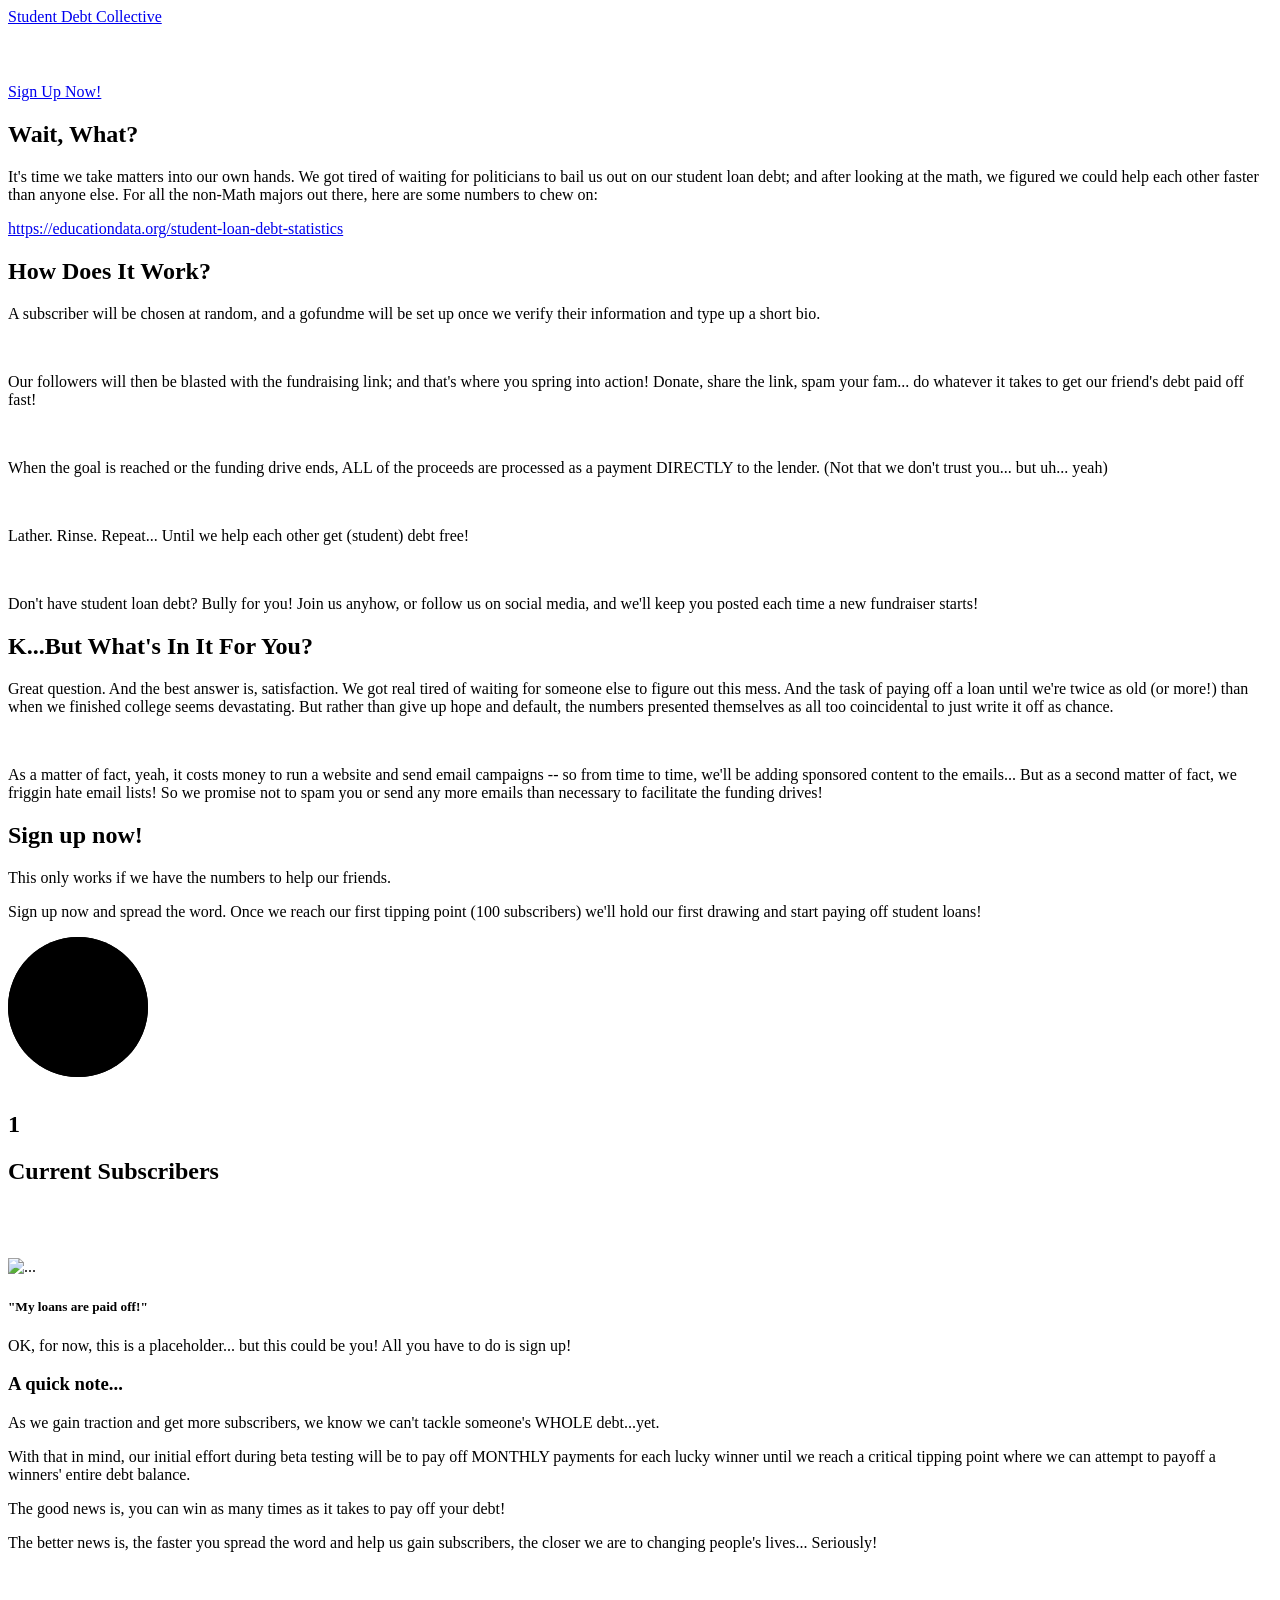
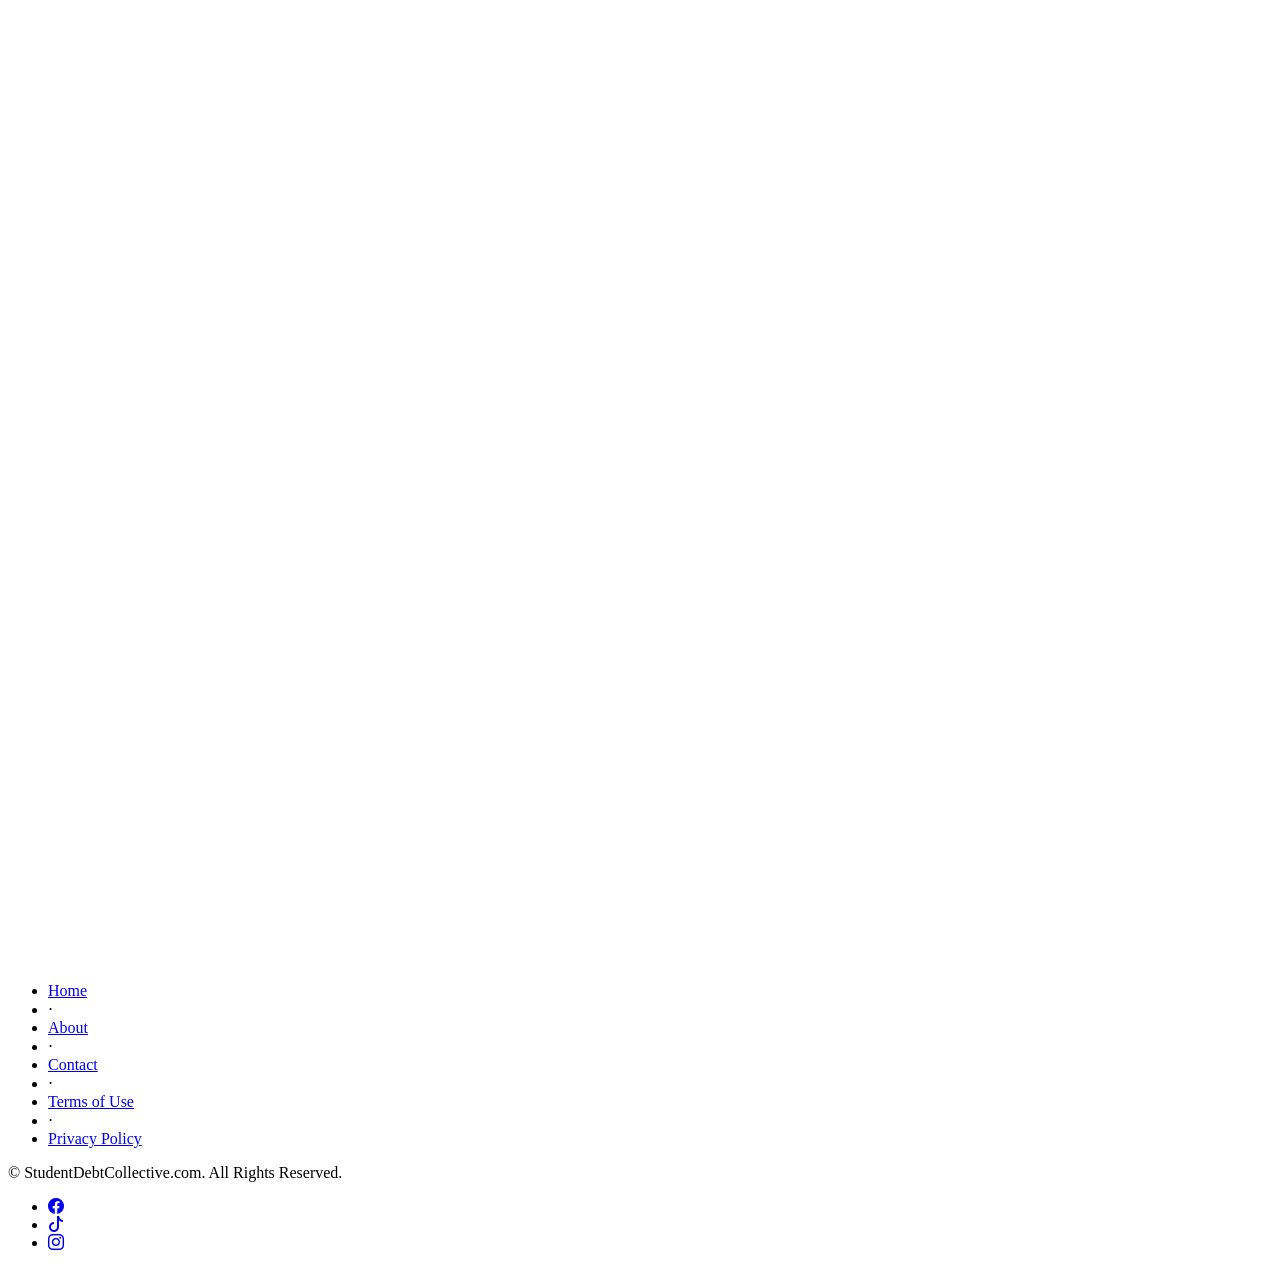
==== index.html @ 70cbea5b "Add files via upload" ====
<!DOCTYPE html>
<html lang="en">
    <head>
        <meta charset="utf-8" />
        <meta name="viewport" content="width=device-width, initial-scale=1, shrink-to-fit=no" />
        <meta name="description" content="" />
        <meta name="author" content="" />
        <title>Student Debt Collective</title>
        <!-- Favicon-->
        <link rel="icon" type="image/x-icon" href="assets/favicon.ico" />
        <!-- Bootstrap icons-->
        <link rel="stylesheet" href="https://cdn.jsdelivr.net/npm/bootstrap-icons@1.11.3/font/bootstrap-icons.min.css">
        <!-- Google fonts-->
        <link href="https://fonts.googleapis.com/css?family=Lato:300,400,700,300italic,400italic,700italic" rel="stylesheet" type="text/css" />
        <!-- Core theme CSS (includes Bootstrap)-->
        <link href="css/styles.css" rel="stylesheet" />
        <!-- Global site tag (gtag.js) - Google Analytics -->
        <script async src="https://www.googletagmanager.com/gtag/js?id=UA-217164909-1">
        </script>
        <script>
          window.dataLayer = window.dataLayer || [];
          function gtag(){dataLayer.push(arguments);}
          gtag('js', new Date());

          gtag('config', 'UA-217164909-1');
        </script>
    </head>
    <body>
        <!-- Navigation-->
        <nav class="navbar navbar-light bg-light static-top">
            <div class="container">
                <a class="navbar-brand" href="#!">Student Debt Collective
                </a>
            </div>
        </nav>
        <!-- Masthead-->
        <header class="masthead">
            <div class="container position-relative">
                <div class="row justify-content-center">
                    <div class="col-xl-6"></div><div class="col-xl-6">
                        <div class="text-center text-white">
                            <!-- Page heading-->
                            <h1 class="mb-5"></h1>
                            <!-- Signup form-->
                            <br/>
                            <br/>
                            <a class="btn btn-primary" href="#signup">Sign Up Now!</a>
                        </div>
                    </div>
                </div>
            </div>
        </header>
        <!-- Image Showcases-->
        <section class="showcase">
            <div class="container-fluid p-0">
                <div class="row g-0">
                    <div class="col-lg-6 order-lg-2 text-white showcase-img" style="background-image: url('assets/img/bg-showcase-1.jpg')"></div>
                    
                    <div class="col-lg-6 order-lg-1 my-auto showcase-text">
                        <h2>Wait, What?</h2>
                        <p class="lead mb-0">It's time we take matters into our own hands. We got tired of waiting for politicians to bail us out on our student loan debt; 
                            and after looking at the math, we figured we could help each other faster than anyone else. For all the non-Math majors out there, here are some 
                            numbers to chew on: </p>
                            <a href="https://educationdata.org/student-loan-debt-statistics">https://educationdata.org/student-loan-debt-statistics</a>
                    </div>
                    
                </div>
                <div class="row g-0">
                    <div class="col-lg-6 text-white showcase-img" style="background-image: url('assets/img/neteffects.gif')">
                    </div>
                    
                    
                    <div class="col-lg-6 my-auto showcase-text">
                        <h2>How Does It Work?</h2>
                        <p class="lead mb-0">A subscriber will be chosen at random, and a gofundme will be set up once we verify their information and 
                            type up a short bio.</p>
                        <br>
                        <p class="lead mb-0">Our followers will then be blasted with the fundraising link; and that's where you spring into action! 
                            Donate, share the link, spam your fam... do whatever it takes to get our friend's debt paid off fast!</p>
                        <br>
                        <p class="lead mb-0">When the goal is reached or the funding drive ends, ALL of the proceeds are processed as a 
                            payment DIRECTLY to the lender. (Not that we don't trust you... but uh... yeah)</p>
                        <br>
                        <p class="lead mb-0">Lather. Rinse. Repeat... Until we help each other get (student) debt free!</p>
                        <br>
                        <p class="lead mb-0">Don't have student loan debt? Bully for you! Join us anyhow, or follow us on social media, and we'll keep you 
                            posted each time a new fundraiser starts!
                        </p>
                        </div>
                </div>
                <div class="row g-0">
                    <div class="col-lg-6 order-lg-2 text-white showcase-img" style="background-image: url('assets/img/StudentDebt_blue.jpg')"></div>
                    <div class="col-lg-6 order-lg-1 my-auto showcase-text">
                        <h2>K...But What's In It For You?</h2>
                        <p class="lead mb-0">Great question. And the best answer is, satisfaction. We got real tired of waiting for someone else to figure out this mess. And the task of paying off a loan until we're
                            twice as old (or more!) than when we finished college seems devastating. But rather than give up hope and default, the numbers presented themselves as all too coincidental to just write it
                            off as chance.
                        </p>
                        <br>
                        <p class="lead mb-0">As a matter of fact, yeah, it costs money to run a website and send email campaigns -- so from time to time, we'll be adding sponsored content to the emails... But as a second
                            matter of fact, we friggin hate email lists! So we promise not to spam you or send any more emails than necessary to facilitate the funding drives!
                        </p>
                    </div>
                </div>
            </div>
        </section>
        <!-- Testimonials-->
        <section class="testimonials text-center bg-light" id="drive">
            <div class="container">
                <h2 class="mb-5"></h2></h2>
                <div class="row">
                    <div class="col-lg-12">
                        <h2>Sign up now!</h2>
                        <p>This only works if we have the numbers to help our friends. </p>
                        <p>Sign up now and spread the word. Once we reach our first tipping point (100 subscribers) we'll hold our first drawing and start paying off student loans!</p>
                        <div class="box">
                            <div class="percent">
                              <svg>
                                <circle cx="70" cy="70" r="70"></circle>
                                <circle cx="70" cy="70" r="70"></circle>
                              </svg>
                              <div class="num">
                                <h2 id="numSubs">1<span></span></h2>
                              </div>
                            </div>
                            <h2 class="text">Current Subscribers</h2>
                        </div>
                    </div>
                    <!--
                    <div class="col-lg-4">
                        <div class="testimonial-item mx-auto mb-5 mb-lg-0">
                            <img class="img-fluid rounded-circle mb-3" src="assets/img/testimonials-1.jpg" alt="..." />
                            <h5>Margaret E.</h5>
                            <p class="font-weight-light mb-0">"This is fantastic! Thanks so much guys!"</p>
                        </div>
                    </div>
                    <div class="col-lg-4">
                        <div class="testimonial-item mx-auto mb-5 mb-lg-0">
                            <img class="img-fluid rounded-circle mb-3" src="assets/img/testimonials-2.jpg" alt="..." />
                            <h5>Fred S.</h5>
                            <p class="font-weight-light mb-0">"Bootstrap is amazing. I've been using it to create lots of super nice landing pages."</p>
                        </div>
                    </div>
                    <div class="col-lg-4">
                        <div class="testimonial-item mx-auto mb-5 mb-lg-0">
                            <img class="img-fluid rounded-circle mb-3" src="assets/img/testimonials-3.jpg" alt="..." />
                            <h5>Sarah W.</h5>
                            <p class="font-weight-light mb-0">"Thanks so much for making these free resources available to us!"</p>
                        </div>
                    </div>
                    -->
                    <div class="col-lg-4">
                        <div class="testimonial-item mx-auto mb-5 mb-lg-0">
                            <br><br>
                        </div>
                    </div>
                    <div class="col-lg-4">
                        &nbsp;<br>
                        <div class="testimonial-item mx-auto mb-5 mb-lg-0">
                            <img class="img-fluid rounded-circle mb-3" src="assets/img/testimonials-1.jpg" alt="..." />
                            <h5>"My loans are paid off!"</h5>
                            <p class="font-weight-light mb-0">OK, for now, this is a placeholder... but this could be you! All you have to do is sign up!</p>
                        </div>
                    </div>
                    <div class="col-lg-4">
                        <div class="testimonial-item mx-auto mb-5 mb-lg-0">
                            
                        </div>
                    </div>
                </div>
            </div>
        </section>
        <!-- Call to Action-->
        <section class="call-to-action text-center" id="signup">
            <div class="container position-relative">
                <div class="row justify-content-center">
                    <div class="col-xl-6">
                        <h3>A quick note...</h3>
                        <p>As we gain traction and get more subscribers, we know we can't tackle someone's WHOLE debt...yet.</p>
                        <p>With that in mind, our initial effort during beta testing will be to pay off MONTHLY payments for each lucky winner
                            until we reach a critical tipping point where we can attempt to payoff a winners' entire debt balance.</p>
                        <p>The good news is, you can win as many times as it takes to pay off your debt!</p>
                        <p>The better news is, the faster you spread the word and help us gain subscribers, the closer we are to changing people's lives... Seriously!</p>
                    </div>
                </div>
                <div class="row">
                    <div class="col-xl-12" style="margin:auto;">
                        <iframe src="https://docs.google.com/forms/d/e/1FAIpQLSelesh_c5aqNlVv7CMnxNd8inYVdATaaXwgeIbEbpiSt0Et4Q/viewform?embedded=true" width="640" height="994" frameborder="0" marginheight="0" marginwidth="0">Loading…</iframe>
                    </div>
                </div>
            </div>
            
        </section>
        <!-- Footer-->
        <footer class="footer bg-light">
            <div class="container">
                <div class="row">
                    <div class="col-lg-6 h-100 text-center text-lg-start my-auto">
                        <ul class="list-inline mb-2">
                            <li class="list-inline-item"><a href="index.html">Home</a></li>
                            <li class="list-inline-item">⋅</li>
                            <li class="list-inline-item"><a href="about.html">About</a></li>
                            <li class="list-inline-item">⋅</li>
                            <li class="list-inline-item"><a href="contact.html">Contact</a></li>
                            <li class="list-inline-item">⋅</li>
                            <li class="list-inline-item"><a href="TandC.html">Terms of Use</a></li>
                            <li class="list-inline-item">⋅</li>
                            <li class="list-inline-item"><a href="privacypolicy.html">Privacy Policy</a></li>
                        </ul>
                        <p class="text-muted small mb-4 mb-lg-0">&copy; StudentDebtCollective.com. All Rights Reserved.</p>
                    </div>
                    <div class="col-lg-6 h-100 text-center text-lg-end my-auto">
                        <ul class="list-inline mb-0">
                            <li class="list-inline-item me-4">
                                <a href="https://www.facebook.com/Fckstudentloanscom-109881688240282" target="_blank"><i class="bi-facebook fs-3"></i></a>
                            </li>
                            <li class="list-inline-item me-4">
                                <a href="https://www.tiktok.com/@student.debt.coll" target="_blank"><i class="bi-tiktok fs-3"></i></a>
                            </li>
                            <li class="list-inline-item">
                                <a href="https://www.instagram.com/studentdebtcollective/" target="_blank"><i class="bi-instagram fs-3"></i></a>
                            </li>
                        </ul>
                    </div>
                </div>
            </div>
        </footer>
        <!-- Bootstrap core JS-->
        <script src="https://cdn.jsdelivr.net/npm/bootstrap@5.1.3/dist/js/bootstrap.bundle.min.js"></script>
        <!-- Core theme JS-->
        <script src="js/scripts.js"></script>
        <!-- Begin Constant Contact Active Forms -->
        <script> var _ctct_m = "e35d3a3bcc4a2d551683b223c7f0c29c"; </script>
        <script id="signupScript" src="https://static.ctctcdn.com/js/signup-form-widget/current/signup-form-widget.min.js" async defer></script>
        <!-- End Constant Contact Active Forms -->
    </body>
</html>
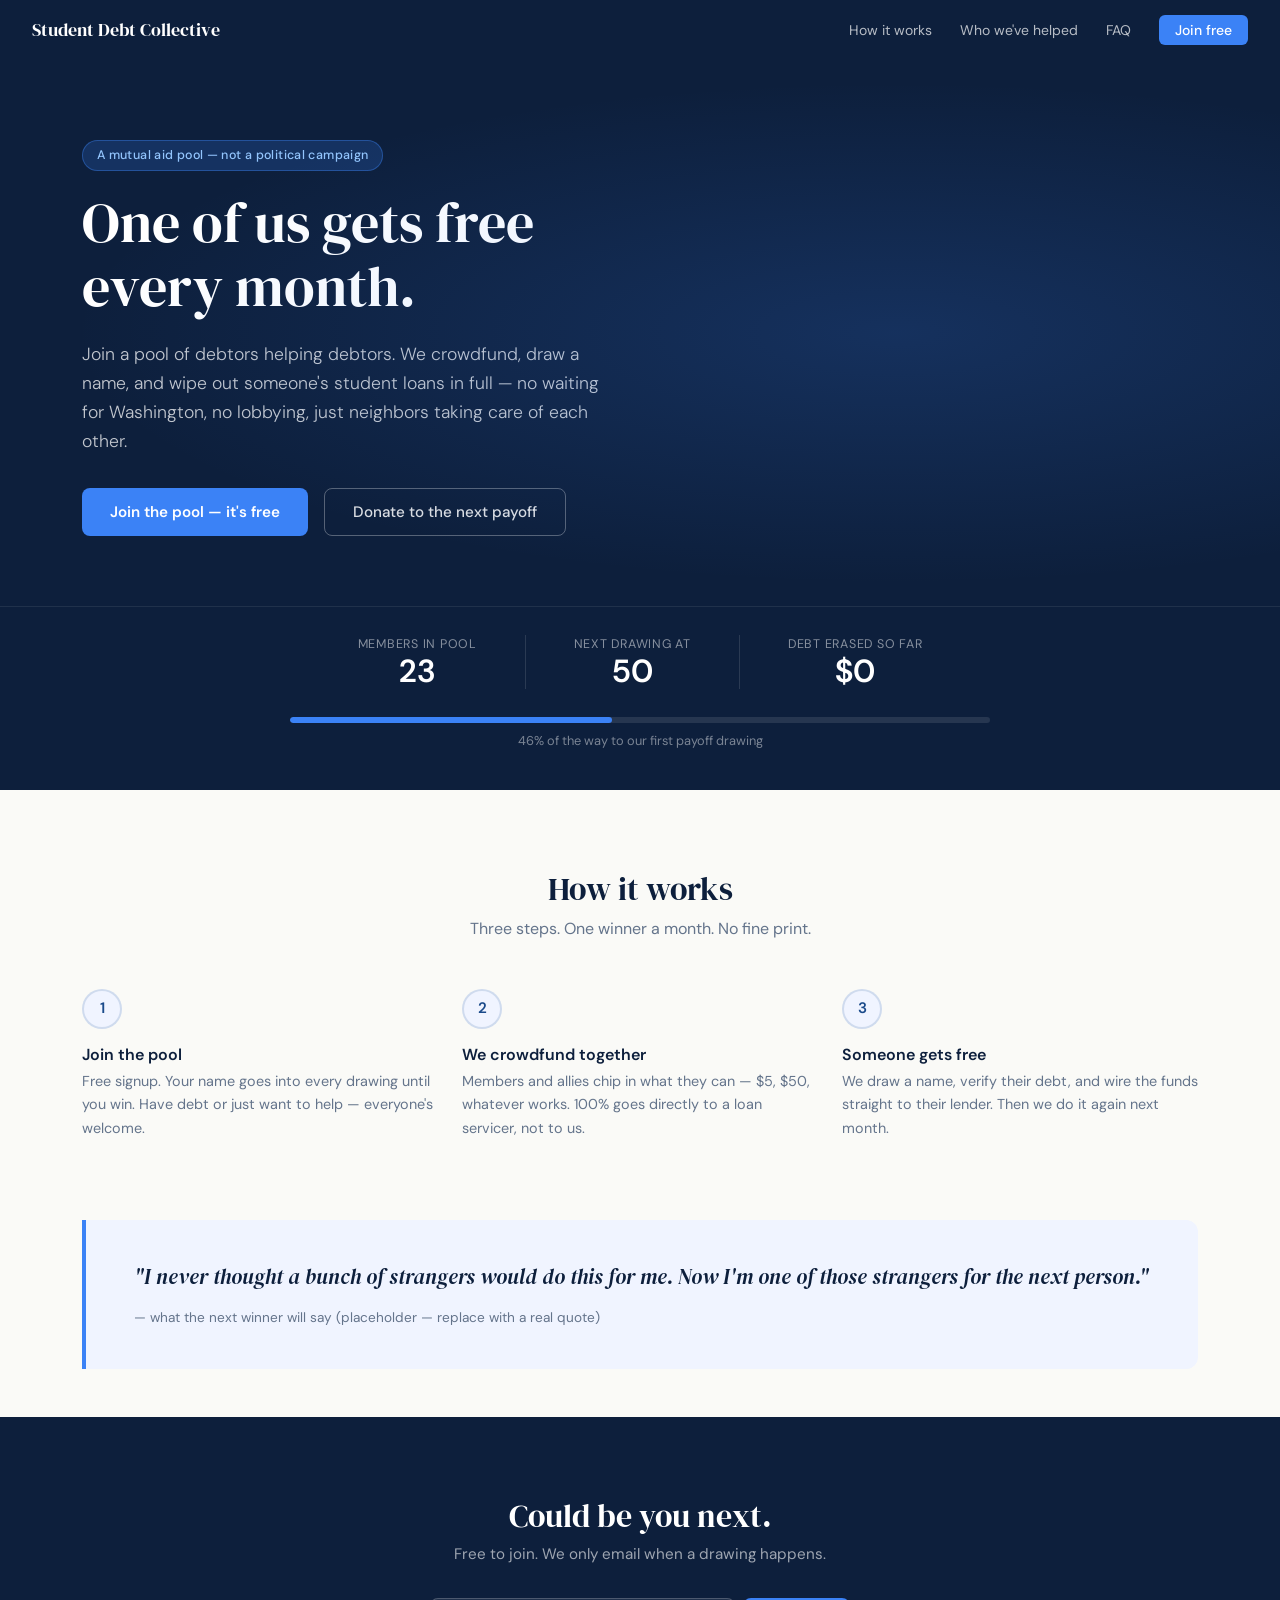
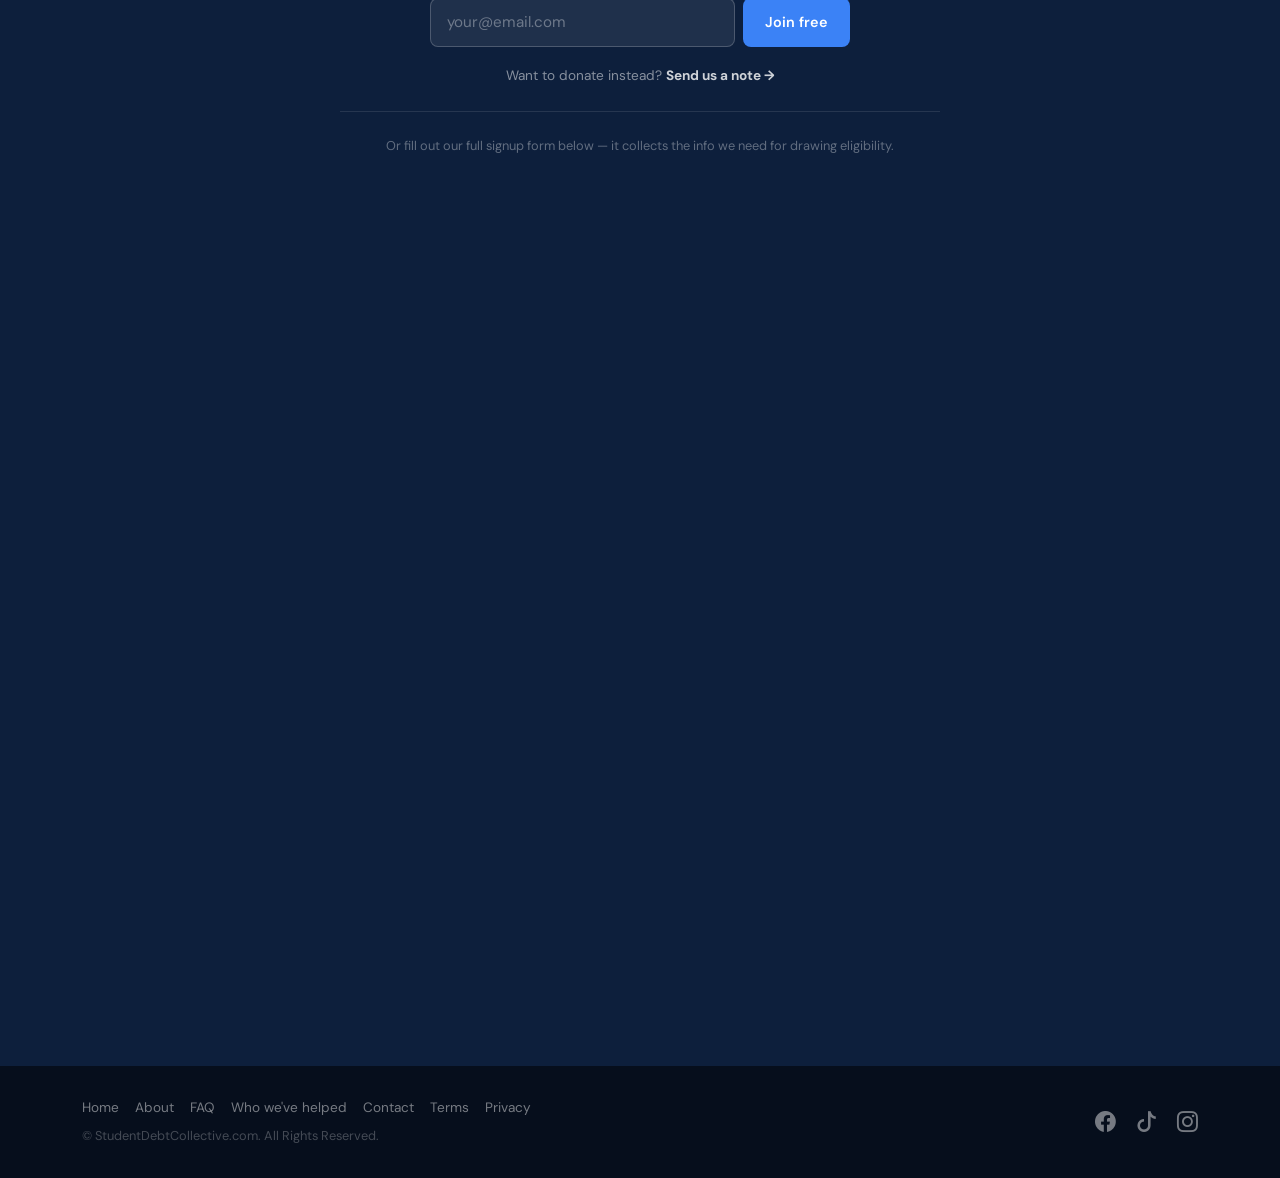
==== commit 9d936b9b: "Add files via upload" ====
--- a/index.html
+++ b/index.html
@@ -1,237 +1,230 @@
 <!DOCTYPE html>
 <html lang="en">
-    <head>
-        <meta charset="utf-8" />
-        <meta name="viewport" content="width=device-width, initial-scale=1, shrink-to-fit=no" />
-        <meta name="description" content="" />
-        <meta name="author" content="" />
-        <title>Student Debt Collective</title>
-        <!-- Favicon-->
-        <link rel="icon" type="image/x-icon" href="assets/favicon.ico" />
-        <!-- Bootstrap icons-->
-        <link rel="stylesheet" href="https://cdn.jsdelivr.net/npm/bootstrap-icons@1.11.3/font/bootstrap-icons.min.css">
-        <!-- Google fonts-->
-        <link href="https://fonts.googleapis.com/css?family=Lato:300,400,700,300italic,400italic,700italic" rel="stylesheet" type="text/css" />
-        <!-- Core theme CSS (includes Bootstrap)-->
-        <link href="css/styles.css" rel="stylesheet" />
-        <!-- Global site tag (gtag.js) - Google Analytics -->
-        <script async src="https://www.googletagmanager.com/gtag/js?id=UA-217164909-1">
-        </script>
-        <script>
-          window.dataLayer = window.dataLayer || [];
-          function gtag(){dataLayer.push(arguments);}
-          gtag('js', new Date());
-
-          gtag('config', 'UA-217164909-1');
-        </script>
-    </head>
-    <body>
-        <!-- Navigation-->
-        <nav class="navbar navbar-light bg-light static-top">
-            <div class="container">
-                <a class="navbar-brand" href="#!">Student Debt Collective
-                </a>
-            </div>
-        </nav>
-        <!-- Masthead-->
-        <header class="masthead">
-            <div class="container position-relative">
-                <div class="row justify-content-center">
-                    <div class="col-xl-6"></div><div class="col-xl-6">
-                        <div class="text-center text-white">
-                            <!-- Page heading-->
-                            <h1 class="mb-5"></h1>
-                            <!-- Signup form-->
-                            <br/>
-                            <br/>
-                            <a class="btn btn-primary" href="#signup">Sign Up Now!</a>
-                        </div>
-                    </div>
-                </div>
-            </div>
-        </header>
-        <!-- Image Showcases-->
-        <section class="showcase">
-            <div class="container-fluid p-0">
-                <div class="row g-0">
-                    <div class="col-lg-6 order-lg-2 text-white showcase-img" style="background-image: url('assets/img/bg-showcase-1.jpg')"></div>
-                    
-                    <div class="col-lg-6 order-lg-1 my-auto showcase-text">
-                        <h2>Wait, What?</h2>
-                        <p class="lead mb-0">It's time we take matters into our own hands. We got tired of waiting for politicians to bail us out on our student loan debt; 
-                            and after looking at the math, we figured we could help each other faster than anyone else. For all the non-Math majors out there, here are some 
-                            numbers to chew on: </p>
-                            <a href="https://educationdata.org/student-loan-debt-statistics">https://educationdata.org/student-loan-debt-statistics</a>
-                    </div>
-                    
-                </div>
-                <div class="row g-0">
-                    <div class="col-lg-6 text-white showcase-img" style="background-image: url('assets/img/neteffects.gif')">
-                    </div>
-                    
-                    
-                    <div class="col-lg-6 my-auto showcase-text">
-                        <h2>How Does It Work?</h2>
-                        <p class="lead mb-0">A subscriber will be chosen at random, and a gofundme will be set up once we verify their information and 
-                            type up a short bio.</p>
-                        <br>
-                        <p class="lead mb-0">Our followers will then be blasted with the fundraising link; and that's where you spring into action! 
-                            Donate, share the link, spam your fam... do whatever it takes to get our friend's debt paid off fast!</p>
-                        <br>
-                        <p class="lead mb-0">When the goal is reached or the funding drive ends, ALL of the proceeds are processed as a 
-                            payment DIRECTLY to the lender. (Not that we don't trust you... but uh... yeah)</p>
-                        <br>
-                        <p class="lead mb-0">Lather. Rinse. Repeat... Until we help each other get (student) debt free!</p>
-                        <br>
-                        <p class="lead mb-0">Don't have student loan debt? Bully for you! Join us anyhow, or follow us on social media, and we'll keep you 
-                            posted each time a new fundraiser starts!
-                        </p>
-                        </div>
-                </div>
-                <div class="row g-0">
-                    <div class="col-lg-6 order-lg-2 text-white showcase-img" style="background-image: url('assets/img/StudentDebt_blue.jpg')"></div>
-                    <div class="col-lg-6 order-lg-1 my-auto showcase-text">
-                        <h2>K...But What's In It For You?</h2>
-                        <p class="lead mb-0">Great question. And the best answer is, satisfaction. We got real tired of waiting for someone else to figure out this mess. And the task of paying off a loan until we're
-                            twice as old (or more!) than when we finished college seems devastating. But rather than give up hope and default, the numbers presented themselves as all too coincidental to just write it
-                            off as chance.
-                        </p>
-                        <br>
-                        <p class="lead mb-0">As a matter of fact, yeah, it costs money to run a website and send email campaigns -- so from time to time, we'll be adding sponsored content to the emails... But as a second
-                            matter of fact, we friggin hate email lists! So we promise not to spam you or send any more emails than necessary to facilitate the funding drives!
-                        </p>
-                    </div>
-                </div>
-            </div>
-        </section>
-        <!-- Testimonials-->
-        <section class="testimonials text-center bg-light" id="drive">
-            <div class="container">
-                <h2 class="mb-5"></h2></h2>
-                <div class="row">
-                    <div class="col-lg-12">
-                        <h2>Sign up now!</h2>
-                        <p>This only works if we have the numbers to help our friends. </p>
-                        <p>Sign up now and spread the word. Once we reach our first tipping point (100 subscribers) we'll hold our first drawing and start paying off student loans!</p>
-                        <div class="box">
-                            <div class="percent">
-                              <svg>
-                                <circle cx="70" cy="70" r="70"></circle>
-                                <circle cx="70" cy="70" r="70"></circle>
-                              </svg>
-                              <div class="num">
-                                <h2 id="numSubs">1<span></span></h2>
-                              </div>
-                            </div>
-                            <h2 class="text">Current Subscribers</h2>
-                        </div>
-                    </div>
-                    <!--
-                    <div class="col-lg-4">
-                        <div class="testimonial-item mx-auto mb-5 mb-lg-0">
-                            <img class="img-fluid rounded-circle mb-3" src="assets/img/testimonials-1.jpg" alt="..." />
-                            <h5>Margaret E.</h5>
-                            <p class="font-weight-light mb-0">"This is fantastic! Thanks so much guys!"</p>
-                        </div>
-                    </div>
-                    <div class="col-lg-4">
-                        <div class="testimonial-item mx-auto mb-5 mb-lg-0">
-                            <img class="img-fluid rounded-circle mb-3" src="assets/img/testimonials-2.jpg" alt="..." />
-                            <h5>Fred S.</h5>
-                            <p class="font-weight-light mb-0">"Bootstrap is amazing. I've been using it to create lots of super nice landing pages."</p>
-                        </div>
-                    </div>
-                    <div class="col-lg-4">
-                        <div class="testimonial-item mx-auto mb-5 mb-lg-0">
-                            <img class="img-fluid rounded-circle mb-3" src="assets/img/testimonials-3.jpg" alt="..." />
-                            <h5>Sarah W.</h5>
-                            <p class="font-weight-light mb-0">"Thanks so much for making these free resources available to us!"</p>
-                        </div>
-                    </div>
-                    -->
-                    <div class="col-lg-4">
-                        <div class="testimonial-item mx-auto mb-5 mb-lg-0">
-                            <br><br>
-                        </div>
-                    </div>
-                    <div class="col-lg-4">
-                        &nbsp;<br>
-                        <div class="testimonial-item mx-auto mb-5 mb-lg-0">
-                            <img class="img-fluid rounded-circle mb-3" src="assets/img/testimonials-1.jpg" alt="..." />
-                            <h5>"My loans are paid off!"</h5>
-                            <p class="font-weight-light mb-0">OK, for now, this is a placeholder... but this could be you! All you have to do is sign up!</p>
-                        </div>
-                    </div>
-                    <div class="col-lg-4">
-                        <div class="testimonial-item mx-auto mb-5 mb-lg-0">
-                            
-                        </div>
-                    </div>
-                </div>
-            </div>
-        </section>
-        <!-- Call to Action-->
-        <section class="call-to-action text-center" id="signup">
-            <div class="container position-relative">
-                <div class="row justify-content-center">
-                    <div class="col-xl-6">
-                        <h3>A quick note...</h3>
-                        <p>As we gain traction and get more subscribers, we know we can't tackle someone's WHOLE debt...yet.</p>
-                        <p>With that in mind, our initial effort during beta testing will be to pay off MONTHLY payments for each lucky winner
-                            until we reach a critical tipping point where we can attempt to payoff a winners' entire debt balance.</p>
-                        <p>The good news is, you can win as many times as it takes to pay off your debt!</p>
-                        <p>The better news is, the faster you spread the word and help us gain subscribers, the closer we are to changing people's lives... Seriously!</p>
-                    </div>
-                </div>
-                <div class="row">
-                    <div class="col-xl-12" style="margin:auto;">
-                        <iframe src="https://docs.google.com/forms/d/e/1FAIpQLSelesh_c5aqNlVv7CMnxNd8inYVdATaaXwgeIbEbpiSt0Et4Q/viewform?embedded=true" width="640" height="994" frameborder="0" marginheight="0" marginwidth="0">Loading…</iframe>
-                    </div>
-                </div>
-            </div>
-            
-        </section>
-        <!-- Footer-->
-        <footer class="footer bg-light">
-            <div class="container">
-                <div class="row">
-                    <div class="col-lg-6 h-100 text-center text-lg-start my-auto">
-                        <ul class="list-inline mb-2">
-                            <li class="list-inline-item"><a href="index.html">Home</a></li>
-                            <li class="list-inline-item">⋅</li>
-                            <li class="list-inline-item"><a href="about.html">About</a></li>
-                            <li class="list-inline-item">⋅</li>
-                            <li class="list-inline-item"><a href="contact.html">Contact</a></li>
-                            <li class="list-inline-item">⋅</li>
-                            <li class="list-inline-item"><a href="TandC.html">Terms of Use</a></li>
-                            <li class="list-inline-item">⋅</li>
-                            <li class="list-inline-item"><a href="privacypolicy.html">Privacy Policy</a></li>
-                        </ul>
-                        <p class="text-muted small mb-4 mb-lg-0">&copy; StudentDebtCollective.com. All Rights Reserved.</p>
-                    </div>
-                    <div class="col-lg-6 h-100 text-center text-lg-end my-auto">
-                        <ul class="list-inline mb-0">
-                            <li class="list-inline-item me-4">
-                                <a href="https://www.facebook.com/Fckstudentloanscom-109881688240282" target="_blank"><i class="bi-facebook fs-3"></i></a>
-                            </li>
-                            <li class="list-inline-item me-4">
-                                <a href="https://www.tiktok.com/@student.debt.coll" target="_blank"><i class="bi-tiktok fs-3"></i></a>
-                            </li>
-                            <li class="list-inline-item">
-                                <a href="https://www.instagram.com/studentdebtcollective/" target="_blank"><i class="bi-instagram fs-3"></i></a>
-                            </li>
-                        </ul>
-                    </div>
-                </div>
-            </div>
-        </footer>
-        <!-- Bootstrap core JS-->
-        <script src="https://cdn.jsdelivr.net/npm/bootstrap@5.1.3/dist/js/bootstrap.bundle.min.js"></script>
-        <!-- Core theme JS-->
-        <script src="js/scripts.js"></script>
-        <!-- Begin Constant Contact Active Forms -->
-        <script> var _ctct_m = "e35d3a3bcc4a2d551683b223c7f0c29c"; </script>
-        <script id="signupScript" src="https://static.ctctcdn.com/js/signup-form-widget/current/signup-form-widget.min.js" async defer></script>
-        <!-- End Constant Contact Active Forms -->
-    </body>
+<head>
+  <meta charset="utf-8"/>
+  <meta name="viewport" content="width=device-width, initial-scale=1"/>
+  <meta name="description" content="A mutual aid pool for student debt. We crowdfund and pay off one member's loans every month. Free to join. No waiting on Congress."/>
+  <title>Student Debt Collective — Congress isn't coming. Your neighbors are.</title>
+  <link rel="icon" type="image/x-icon" href="assets/favicon.ico"/>
+  <link rel="stylesheet" href="https://cdn.jsdelivr.net/npm/bootstrap-icons@1.11.3/font/bootstrap-icons.min.css">
+  <link rel="stylesheet" href="https://cdn.jsdelivr.net/npm/bootstrap@5.1.3/dist/css/bootstrap.min.css">
+  <link rel="stylesheet" href="css/custom.css"/>
+  <!-- GA4 — swap UA tag for your GA4 measurement ID when ready -->
+  <script async src="https://www.googletagmanager.com/gtag/js?id=UA-217164909-1"></script>
+  <script>
+    window.dataLayer = window.dataLayer || [];
+    function gtag(){dataLayer.push(arguments);}
+    gtag('js', new Date());
+    gtag('config', 'UA-217164909-1');
+
+    /* =============================================
+       A/B TEST: Simple cookie-based redirect
+       Variant A = this page (Congress isn't coming)
+       Variant B = index-b.html (One of us gets free)
+       First-time visitors are randomly assigned 50/50.
+       Returning visitors get the same variant via cookie.
+       Track signups with gtag events on form submit.
+       ============================================= */
+    (function() {
+      var COOKIE = 'sdc_variant';
+      var DAYS   = 30;
+      function getCookie(n) {
+        var m = document.cookie.match('(^|;)\\s*' + n + '\\s*=\\s*([^;]+)');
+        return m ? m.pop() : '';
+      }
+      function setCookie(n, v, d) {
+        var exp = new Date(Date.now() + d * 864e5).toUTCString();
+        document.cookie = n + '=' + v + ';path=/;expires=' + exp;
+      }
+      var v = getCookie(COOKIE);
+      if (!v) {
+        v = Math.random() < 0.5 ? 'a' : 'b';
+        setCookie(COOKIE, v, DAYS);
+      }
+      /* Fire GA event so you can segment by variant in GA reports */
+      window.addEventListener('load', function() {
+        gtag('event', 'ab_variant', { variant: v });
+      });
+      /* Redirect B visitors — only from the root index, not already on index-b */
+      if (v === 'b' && window.location.pathname.replace(/\/$/, '').split('/').pop() !== 'index-b.html') {
+        window.location.replace('index-b.html');
+      }
+    })();
+  </script>
+</head>
+<body>
+
+  <!-- NAV -->
+  <nav class="sdc-nav">
+    <a class="brand" href="index.html">Student Debt Collective</a>
+    <div class="nav-links">
+      <a href="faq.html" class="hide-mobile">How it works</a>
+      <a href="recipients.html" class="hide-mobile">Who we've helped</a>
+      <a href="faq.html" class="hide-mobile">FAQ</a>
+      <a href="#signup" class="btn-nav">Join free</a>
+    </div>
+  </nav>
+
+  <!-- HERO — Variant A -->
+  <section class="sdc-hero">
+    <div class="container">
+      <div class="row align-items-center">
+        <div class="col-lg-7">
+          <div class="sdc-badge">A mutual aid pool — not a political campaign</div>
+          <h1>Congress isn't coming.<br>Your neighbors are.</h1>
+          <p class="lead">Every month, we pool what we can and pay off one member's student loans in full. No lobbying. No waiting. Just debtors helping debtors — right now.</p>
+          <div class="d-flex flex-wrap gap-3">
+            <a href="#signup" class="btn-primary-sdc">Join the pool — it's free</a>
+            <a href="#donate" class="btn-secondary-sdc">Donate to the next payoff</a>
+          </div>
+        </div>
+      </div>
+    </div>
+  </section>
+
+  <!-- STATS BAR -->
+  <section class="sdc-stats">
+    <div class="container">
+      <div class="d-flex flex-wrap justify-content-center gap-5 text-center">
+        <div>
+          <div class="stat-label">Members in pool</div>
+          <div class="stat-val" id="js-members">23</div>
+        </div>
+        <div class="stat-divider d-none d-md-block"></div>
+        <div>
+          <div class="stat-label">Next drawing at</div>
+          <div class="stat-val">50</div>
+        </div>
+        <div class="stat-divider d-none d-md-block"></div>
+        <div>
+          <div class="stat-label">Debt erased so far</div>
+          <div class="stat-val">$0</div>
+        </div>
+      </div>
+    </div>
+  </section>
+  <div class="sdc-progress-wrap">
+    <div class="container">
+      <div class="sdc-progress-bar-outer">
+        <div class="sdc-progress-bar-inner" id="js-progress"></div>
+      </div>
+      <p class="sdc-progress-label"><span id="js-pct">46</span>% of the way to our first payoff drawing</p>
+    </div>
+  </div>
+
+  <!-- HOW IT WORKS -->
+  <section class="sdc-how">
+    <div class="container">
+      <div class="text-center mb-5">
+        <h2>How it works</h2>
+        <p class="section-sub">Three steps. One winner a month. No fine print.</p>
+      </div>
+      <div class="row g-4 justify-content-center">
+        <div class="col-md-4 sdc-step">
+          <div class="sdc-step-num">1</div>
+          <h4>Join the pool</h4>
+          <p>Free signup. Your name goes into every drawing until you win. Have debt or just want to help — everyone's welcome.</p>
+        </div>
+        <div class="col-md-4 sdc-step">
+          <div class="sdc-step-num">2</div>
+          <h4>We crowdfund together</h4>
+          <p>Members and allies chip in what they can — $5, $50, whatever works. 100% goes directly to a loan servicer, not to us.</p>
+        </div>
+        <div class="col-md-4 sdc-step">
+          <div class="sdc-step-num">3</div>
+          <h4>Someone gets free</h4>
+          <p>We draw a name, verify their debt, and wire the funds straight to their lender. Then we do it again next month.</p>
+        </div>
+      </div>
+    </div>
+  </section>
+
+  <!-- PULL QUOTE -->
+  <div class="container pb-5">
+    <div class="sdc-quote">
+      <blockquote>"I owe $47,000. I'll probably die owing $47,000. But I can put $20 in this month and maybe someone else won't have to."</blockquote>
+      <cite>— what every member is really saying</cite>
+    </div>
+  </div>
+
+  <!-- DONATE ANCHOR -->
+  <div id="donate"></div>
+
+  <!-- SIGNUP SECTION -->
+  <section class="sdc-signup" id="signup">
+    <div class="container">
+      <h2>Don't wait on Washington</h2>
+      <p class="sub">Free to join. We only email when a drawing happens.</p>
+
+      <!-- Swap this form action for your Constant Contact or Mailchimp embed URL -->
+      <div class="sdc-form-row">
+        <input type="email" id="js-email" placeholder="your@email.com" autocomplete="email"/>
+        <button onclick="handleSignup()">Join free</button>
+      </div>
+
+      <a href="contact.html" class="sdc-donate-link">Want to donate instead? <strong>Send us a note →</strong></a>
+
+      <div class="mt-4 pt-4" style="border-top:1px solid rgba(255,255,255,0.1); max-width:600px; margin:0 auto;">
+        <p style="color:rgba(255,255,255,0.35); font-size:0.8rem;">
+          Or fill out our full signup form below — it collects the info we need for drawing eligibility.
+        </p>
+        <iframe src="https://docs.google.com/forms/d/e/1FAIpQLSelesh_c5aqNlVv7CMnxNd8inYVdATaaXwgeIbEbpiSt0Et4Q/viewform?embedded=true"
+          width="100%" height="800" frameborder="0" marginheight="0" marginwidth="0"
+          style="border-radius:8px; margin-top:8px;">Loading…</iframe>
+      </div>
+    </div>
+  </section>
+
+  <!-- FOOTER -->
+  <footer class="sdc-footer">
+    <div class="container">
+      <div class="row align-items-center">
+        <div class="col-lg-6 text-center text-lg-start mb-3 mb-lg-0">
+          <div class="d-flex flex-wrap justify-content-center justify-content-lg-start gap-3 mb-2">
+            <a href="index.html">Home</a>
+            <a href="about.html">About</a>
+            <a href="faq.html">FAQ</a>
+            <a href="recipients.html">Who we've helped</a>
+            <a href="contact.html">Contact</a>
+            <a href="TandC.html">Terms</a>
+            <a href="privacypolicy.html">Privacy</a>
+          </div>
+          <p class="copy mb-0">&copy; StudentDebtCollective.com. All Rights Reserved.</p>
+        </div>
+        <div class="col-lg-6 text-center text-lg-end">
+          <a href="https://www.facebook.com/Fckstudentloanscom-109881688240282" target="_blank" class="social-icon"><i class="bi-facebook"></i></a>
+          <a href="https://www.tiktok.com/@student.debt.coll" target="_blank" class="social-icon"><i class="bi-tiktok"></i></a>
+          <a href="https://www.instagram.com/studentdebtcollective/" target="_blank" class="social-icon"><i class="bi-instagram"></i></a>
+        </div>
+      </div>
+    </div>
+  </footer>
+
+  <script src="https://cdn.jsdelivr.net/npm/bootstrap@5.1.3/dist/js/bootstrap.bundle.min.js"></script>
+  <script>
+    /* Live member counter + progress bar — update MEMBER_COUNT to your real number */
+    var MEMBER_COUNT = 23;
+    var DRAWING_AT   = 50;
+    document.getElementById('js-members').textContent = MEMBER_COUNT;
+    var pct = Math.round((MEMBER_COUNT / DRAWING_AT) * 100);
+    document.getElementById('js-pct').textContent = pct;
+    document.getElementById('js-progress').style.width = pct + '%';
+
+    /* Quick email capture — fires GA event then redirects to Google Form */
+    function handleSignup() {
+      var email = document.getElementById('js-email').value.trim();
+      if (!email || !email.includes('@')) {
+        alert('Please enter a valid email address.');
+        return;
+      }
+      /* Fire GA4 conversion event */
+      gtag('event', 'signup_intent', { email_provided: true, variant: 'a' });
+      /* Scroll to the embedded form so they can complete it */
+      document.getElementById('signup').scrollIntoView({ behavior: 'smooth' });
+    }
+  </script>
+  <!-- Constant Contact -->
+  <script>var _ctct_m = "e35d3a3bcc4a2d551683b223c7f0c29c";</script>
+  <script id="signupScript" src="https://static.ctctcdn.com/js/signup-form-widget/current/signup-form-widget.min.js" async defer></script>
+</body>
 </html>
--- a/css/custom.css
+++ b/css/custom.css
@@ -0,0 +1,334 @@
+/* =============================================
+   Student Debt Collective — Custom Theme
+   Layered on top of Bootstrap 5
+   ============================================= */
+
+@import url('https://fonts.googleapis.com/css2?family=DM+Serif+Display:ital@0;1&family=DM+Sans:wght@400;500;600&display=swap');
+
+:root {
+  --sdc-navy:   #0d1f3c;
+  --sdc-blue:   #1a4a8a;
+  --sdc-sky:    #3b82f6;
+  --sdc-green:  #16a34a;
+  --sdc-light:  #f0f4ff;
+  --sdc-cream:  #fafaf7;
+  --sdc-border: rgba(13,31,60,0.12);
+  --sdc-radius: 12px;
+}
+
+body {
+  font-family: 'DM Sans', system-ui, sans-serif;
+  background: var(--sdc-cream);
+  color: var(--sdc-navy);
+}
+
+/* ---- NAV ---- */
+.sdc-nav {
+  background: var(--sdc-navy);
+  padding: 0 2rem;
+  height: 60px;
+  display: flex;
+  align-items: center;
+  justify-content: space-between;
+  position: sticky;
+  top: 0;
+  z-index: 100;
+}
+.sdc-nav .brand {
+  font-family: 'DM Serif Display', serif;
+  color: #fff;
+  font-size: 1.1rem;
+  text-decoration: none;
+}
+.sdc-nav .nav-links a {
+  color: rgba(255,255,255,0.7);
+  text-decoration: none;
+  font-size: 0.875rem;
+  margin-left: 1.5rem;
+  transition: color 0.15s;
+}
+.sdc-nav .nav-links a:hover { color: #fff; }
+.sdc-nav .nav-links .btn-nav {
+  background: var(--sdc-sky);
+  color: #fff;
+  padding: 6px 16px;
+  border-radius: 6px;
+  font-weight: 500;
+}
+.sdc-nav .nav-links .btn-nav:hover { background: #2563eb; color: #fff; }
+
+/* ---- HERO ---- */
+.sdc-hero {
+  background: var(--sdc-navy);
+  color: #fff;
+  padding: 80px 0 70px;
+  position: relative;
+  overflow: hidden;
+}
+.sdc-hero::before {
+  content: '';
+  position: absolute;
+  inset: 0;
+  background: radial-gradient(ellipse at 70% 50%, rgba(59,130,246,0.18) 0%, transparent 65%);
+  pointer-events: none;
+}
+.sdc-badge {
+  display: inline-block;
+  background: rgba(59,130,246,0.2);
+  border: 1px solid rgba(59,130,246,0.4);
+  color: #93c5fd;
+  font-size: 0.78rem;
+  font-weight: 500;
+  letter-spacing: 0.03em;
+  padding: 5px 14px;
+  border-radius: 100px;
+  margin-bottom: 1.25rem;
+}
+.sdc-hero h1 {
+  font-family: 'DM Serif Display', serif;
+  font-size: clamp(2.2rem, 5vw, 3.5rem);
+  line-height: 1.15;
+  margin-bottom: 1.25rem;
+}
+.sdc-hero .lead {
+  color: rgba(255,255,255,0.75);
+  font-size: 1.1rem;
+  line-height: 1.65;
+  max-width: 520px;
+  margin-bottom: 2rem;
+}
+.btn-primary-sdc {
+  background: var(--sdc-sky);
+  color: #fff;
+  border: none;
+  padding: 13px 28px;
+  border-radius: 8px;
+  font-size: 0.95rem;
+  font-weight: 600;
+  text-decoration: none;
+  display: inline-block;
+  transition: background 0.15s, transform 0.1s;
+}
+.btn-primary-sdc:hover { background: #2563eb; color: #fff; transform: translateY(-1px); }
+.btn-secondary-sdc {
+  background: transparent;
+  color: rgba(255,255,255,0.85);
+  border: 1px solid rgba(255,255,255,0.3);
+  padding: 12px 28px;
+  border-radius: 8px;
+  font-size: 0.95rem;
+  font-weight: 500;
+  text-decoration: none;
+  display: inline-block;
+  transition: border-color 0.15s, color 0.15s;
+}
+.btn-secondary-sdc:hover { border-color: rgba(255,255,255,0.7); color: #fff; }
+
+/* ---- STATS BAR ---- */
+.sdc-stats {
+  background: var(--sdc-navy);
+  border-top: 1px solid rgba(255,255,255,0.08);
+  padding: 28px 0;
+}
+.sdc-stats .stat-label { color: rgba(255,255,255,0.5); font-size: 0.78rem; text-transform: uppercase; letter-spacing: 0.06em; }
+.sdc-stats .stat-val   { color: #fff; font-size: 2rem; font-weight: 600; line-height: 1.1; }
+.sdc-stats .stat-divider { width: 1px; background: rgba(255,255,255,0.12); align-self: stretch; }
+
+.sdc-progress-wrap { padding: 0 0 24px; background: var(--sdc-navy); }
+.sdc-progress-bar-outer {
+  height: 6px;
+  background: rgba(255,255,255,0.1);
+  border-radius: 99px;
+  overflow: hidden;
+  max-width: 700px;
+  margin: 0 auto;
+}
+.sdc-progress-bar-inner {
+  height: 100%;
+  width: 46%;
+  background: var(--sdc-sky);
+  border-radius: 99px;
+}
+.sdc-progress-label {
+  font-size: 0.8rem;
+  color: rgba(255,255,255,0.45);
+  text-align: center;
+  padding-top: 8px;
+}
+
+/* ---- HOW IT WORKS ---- */
+.sdc-how { background: var(--sdc-cream); padding: 80px 0; }
+.sdc-how h2 {
+  font-family: 'DM Serif Display', serif;
+  font-size: 2rem;
+  margin-bottom: 0.5rem;
+}
+.sdc-how .section-sub { color: #64748b; margin-bottom: 3rem; }
+.sdc-step-num {
+  width: 40px; height: 40px;
+  border-radius: 50%;
+  background: var(--sdc-light);
+  color: var(--sdc-blue);
+  font-weight: 600;
+  font-size: 0.95rem;
+  display: flex; align-items: center; justify-content: center;
+  margin-bottom: 1rem;
+  border: 2px solid rgba(26,74,138,0.15);
+}
+.sdc-step h4 { font-size: 1rem; font-weight: 600; margin-bottom: 0.4rem; }
+.sdc-step p  { font-size: 0.9rem; color: #64748b; line-height: 1.6; margin: 0; }
+
+/* ---- QUOTE STRIP ---- */
+.sdc-quote {
+  background: var(--sdc-light);
+  border-left: 4px solid var(--sdc-sky);
+  padding: 2.5rem 3rem;
+  border-radius: 0 var(--sdc-radius) var(--sdc-radius) 0;
+  margin: 0;
+}
+.sdc-quote blockquote {
+  font-family: 'DM Serif Display', serif;
+  font-style: italic;
+  font-size: 1.3rem;
+  line-height: 1.6;
+  color: var(--sdc-navy);
+  margin: 0 0 0.75rem;
+}
+.sdc-quote cite { font-size: 0.85rem; color: #64748b; font-style: normal; }
+
+/* ---- SIGNUP SECTION ---- */
+.sdc-signup {
+  background: var(--sdc-navy);
+  padding: 80px 0;
+  text-align: center;
+}
+.sdc-signup h2 {
+  font-family: 'DM Serif Display', serif;
+  color: #fff;
+  font-size: 2rem;
+  margin-bottom: 0.5rem;
+}
+.sdc-signup .sub { color: rgba(255,255,255,0.6); font-size: 0.95rem; margin-bottom: 2rem; }
+.sdc-form-row {
+  display: flex; gap: 8px; max-width: 420px; margin: 0 auto 1rem;
+}
+.sdc-form-row input[type="email"] {
+  flex: 1;
+  padding: 12px 16px;
+  border-radius: 8px;
+  border: 1px solid rgba(255,255,255,0.2);
+  background: rgba(255,255,255,0.08);
+  color: #fff;
+  font-size: 0.95rem;
+  outline: none;
+  transition: border-color 0.15s;
+}
+.sdc-form-row input[type="email"]::placeholder { color: rgba(255,255,255,0.35); }
+.sdc-form-row input[type="email"]:focus { border-color: var(--sdc-sky); }
+.sdc-form-row button {
+  background: var(--sdc-sky);
+  color: #fff;
+  border: none;
+  padding: 12px 22px;
+  border-radius: 8px;
+  font-weight: 600;
+  font-size: 0.9rem;
+  cursor: pointer;
+  white-space: nowrap;
+  transition: background 0.15s;
+}
+.sdc-form-row button:hover { background: #2563eb; }
+.sdc-donate-link {
+  color: rgba(255,255,255,0.5);
+  font-size: 0.85rem;
+  text-decoration: none;
+}
+.sdc-donate-link strong { color: rgba(255,255,255,0.8); }
+.sdc-donate-link:hover { color: #fff; }
+
+/* ---- FOOTER ---- */
+.sdc-footer {
+  background: #060e1c;
+  padding: 32px 0;
+}
+.sdc-footer a { color: rgba(255,255,255,0.45); font-size: 0.85rem; text-decoration: none; }
+.sdc-footer a:hover { color: #fff; }
+.sdc-footer .copy { color: rgba(255,255,255,0.25); font-size: 0.8rem; }
+.sdc-footer .social-icon { font-size: 1.3rem; margin-left: 1rem; }
+
+/* ---- FAQ PAGE ---- */
+.sdc-faq-hero { background: var(--sdc-navy); color: #fff; padding: 60px 0 50px; }
+.sdc-faq-hero h1 { font-family: 'DM Serif Display', serif; font-size: 2.4rem; }
+.sdc-faq-hero p  { color: rgba(255,255,255,0.65); }
+.sdc-accordion { max-width: 760px; margin: 0 auto; }
+.sdc-accordion .accordion-button {
+  font-weight: 500;
+  font-size: 0.95rem;
+  color: var(--sdc-navy);
+  background: #fff;
+}
+.sdc-accordion .accordion-button:not(.collapsed) {
+  color: var(--sdc-blue);
+  background: var(--sdc-light);
+  box-shadow: none;
+}
+.sdc-accordion .accordion-body {
+  font-size: 0.9rem;
+  line-height: 1.75;
+  color: #374151;
+}
+
+/* ---- RECIPIENTS PAGE ---- */
+.sdc-recipient-card {
+  background: #fff;
+  border: 1px solid var(--sdc-border);
+  border-radius: var(--sdc-radius);
+  padding: 1.75rem;
+  margin-bottom: 1.5rem;
+}
+.sdc-recipient-avatar {
+  width: 52px; height: 52px;
+  border-radius: 50%;
+  background: var(--sdc-light);
+  color: var(--sdc-blue);
+  font-weight: 600;
+  font-size: 1rem;
+  display: flex; align-items: center; justify-content: center;
+  flex-shrink: 0;
+}
+.sdc-recipient-quote {
+  background: var(--sdc-light);
+  border-radius: 8px;
+  padding: 1rem 1.25rem;
+  font-style: italic;
+  font-size: 0.95rem;
+  line-height: 1.65;
+  color: #374151;
+  margin: 1rem 0;
+}
+.sdc-amount-badge {
+  background: #dcfce7;
+  color: #15803d;
+  font-weight: 600;
+  font-size: 1.1rem;
+  padding: 2px 10px;
+  border-radius: 6px;
+}
+.sdc-pending-card {
+  background: var(--sdc-light);
+  border: 1.5px dashed rgba(26,74,138,0.25);
+  border-radius: var(--sdc-radius);
+  padding: 1.75rem;
+  text-align: center;
+  color: #64748b;
+}
+
+/* ---- UTILITIES ---- */
+.section-pad { padding: 80px 0; }
+@media (max-width: 768px) {
+  .sdc-nav .nav-links .hide-mobile { display: none; }
+  .sdc-hero { padding: 52px 0 44px; }
+  .sdc-form-row { flex-direction: column; }
+  .sdc-quote { padding: 1.5rem; }
+  .sdc-stats .stat-divider { display: none; }
+}
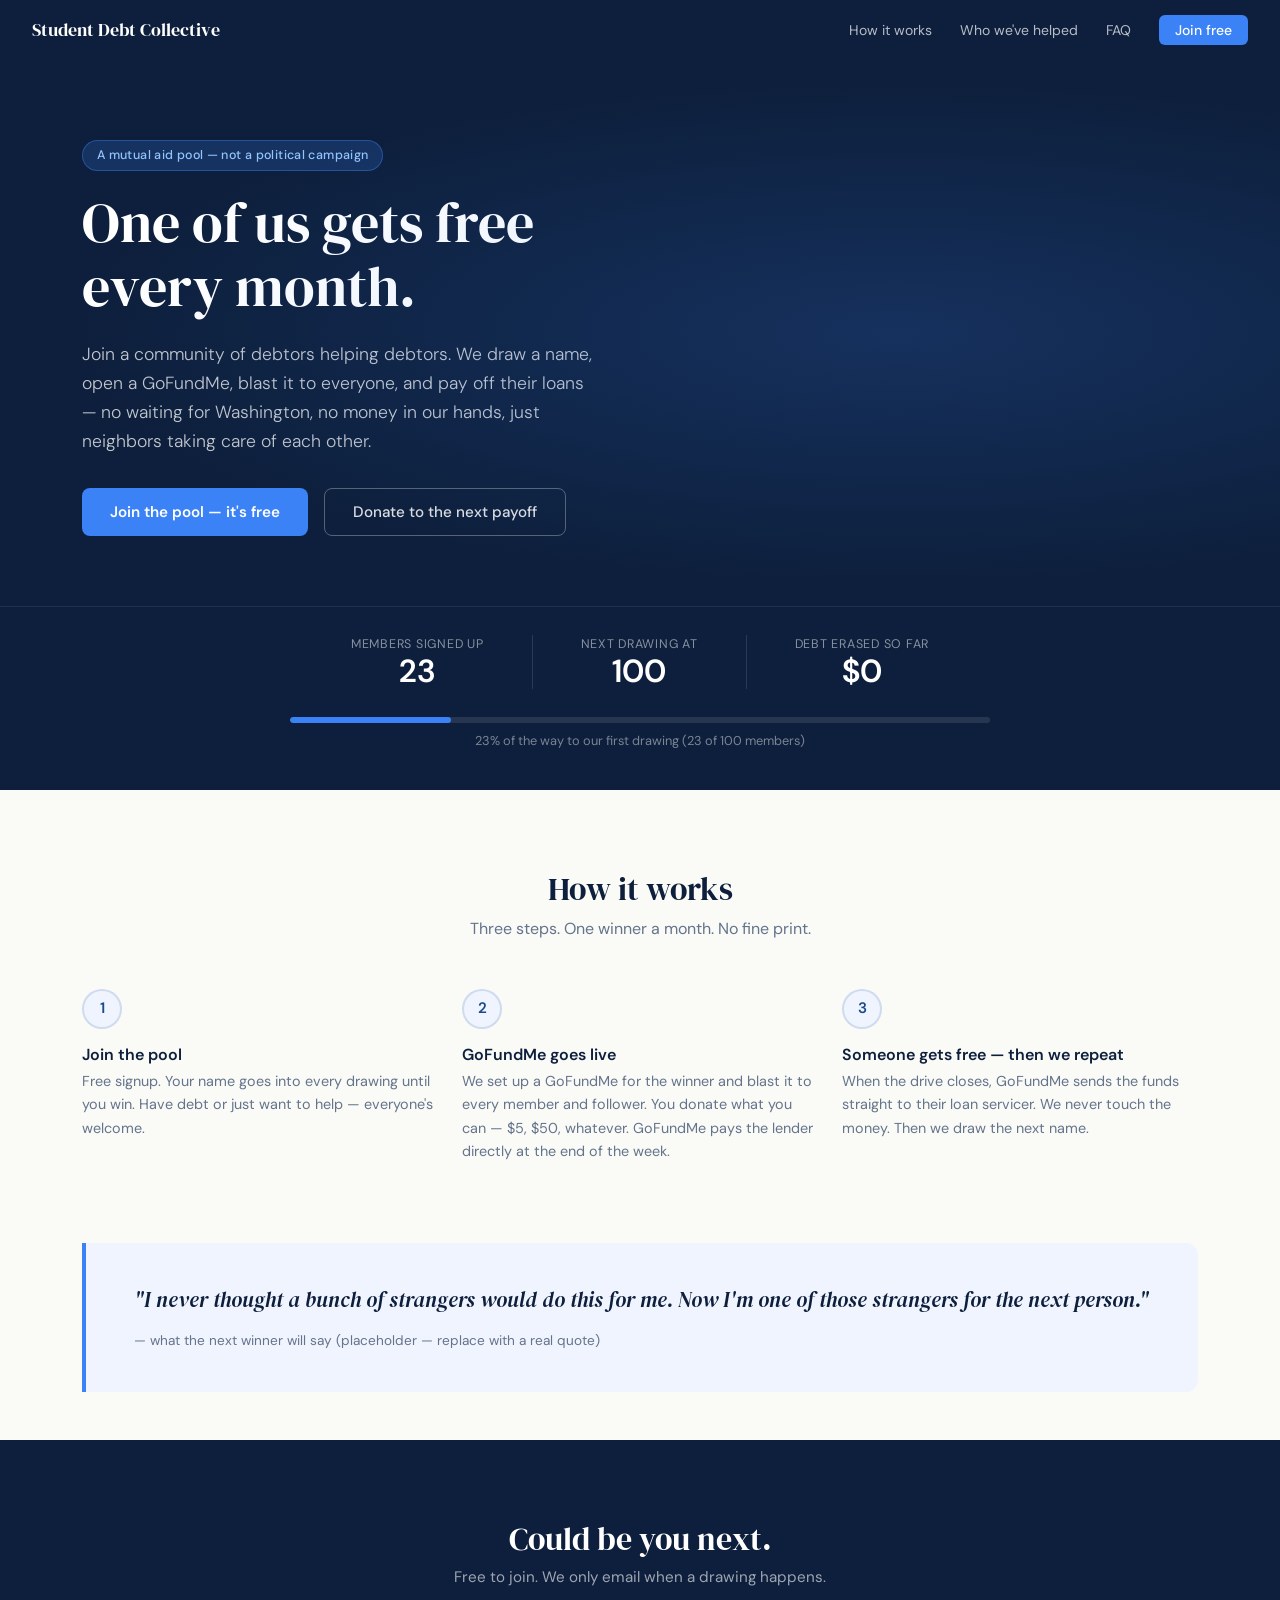
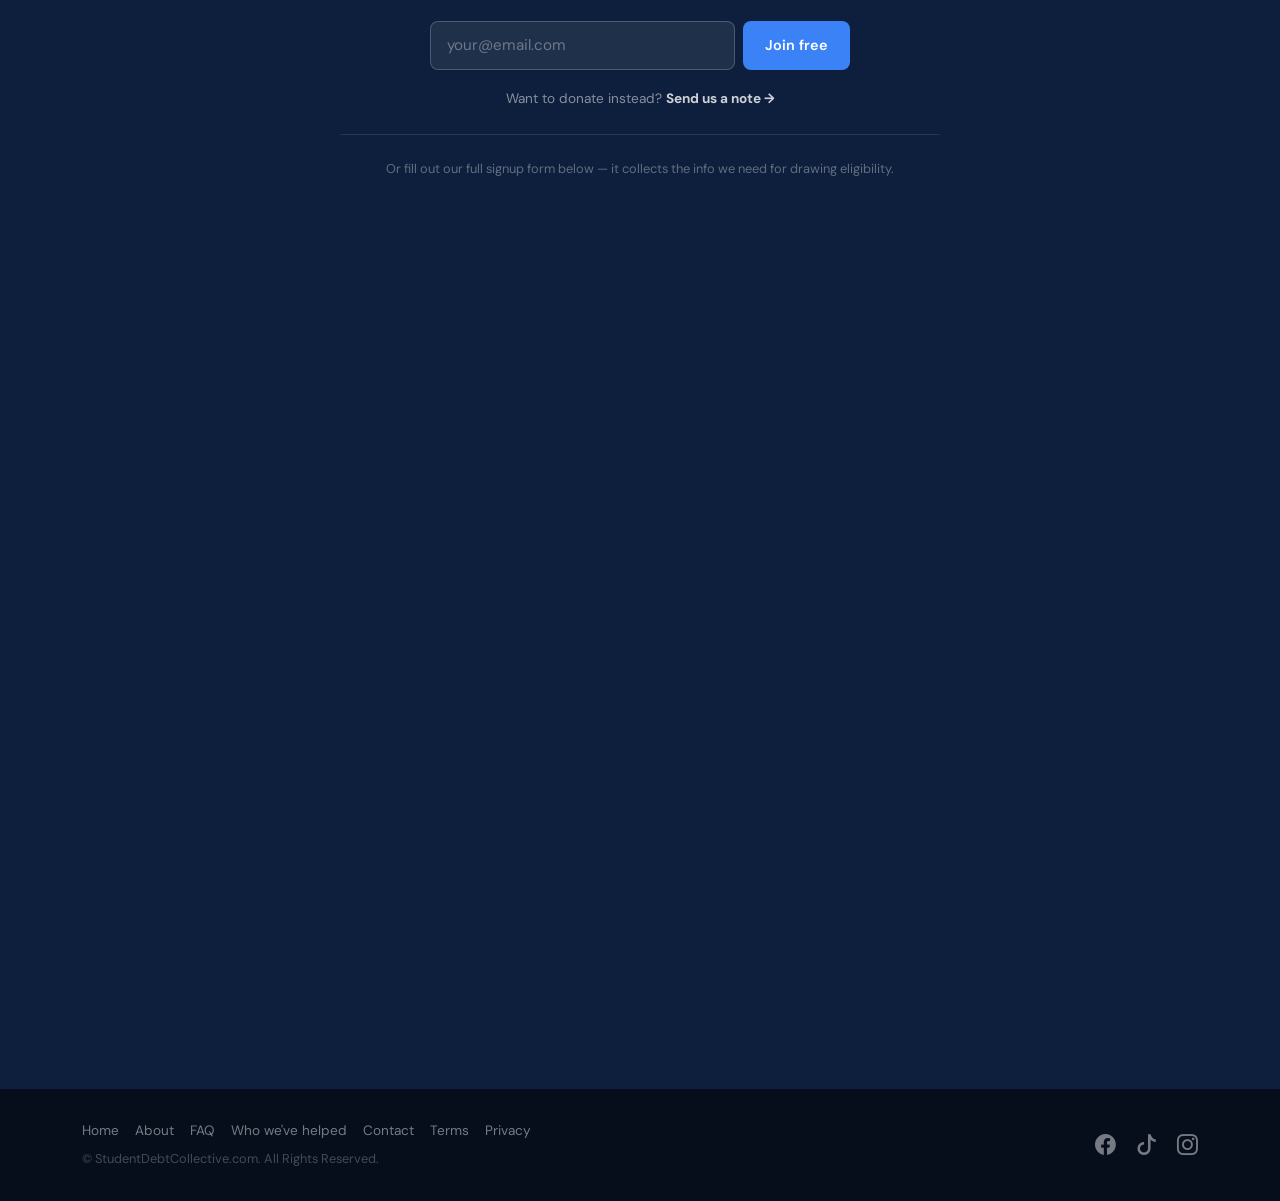
==== commit 267f27d3: "Add files via upload" ====
--- a/index.html
+++ b/index.html
@@ -3,7 +3,7 @@
 <head>
   <meta charset="utf-8"/>
   <meta name="viewport" content="width=device-width, initial-scale=1"/>
-  <meta name="description" content="A mutual aid pool for student debt. We crowdfund and pay off one member's loans every month. Free to join. No waiting on Congress."/>
+  <meta name="description" content="A mutual aid community for student debt. We draw a name, set up a GoFundMe, and pay off one member's loans every week. Free to join. No waiting on Congress."/>
   <title>Student Debt Collective — Congress isn't coming. Your neighbors are.</title>
   <link rel="icon" type="image/x-icon" href="assets/favicon.ico"/>
   <link rel="stylesheet" href="https://cdn.jsdelivr.net/npm/bootstrap-icons@1.11.3/font/bootstrap-icons.min.css">
@@ -72,7 +72,7 @@
         <div class="col-lg-7">
           <div class="sdc-badge">A mutual aid pool — not a political campaign</div>
           <h1>Congress isn't coming.<br>Your neighbors are.</h1>
-          <p class="lead">Every month, we pool what we can and pay off one member's student loans in full. No lobbying. No waiting. Just debtors helping debtors — right now.</p>
+          <p class="lead">Every week, we draw a name, open a GoFundMe for that person, blast it to our community, and pay their loans. No lobbying. No waiting. No money sitting in our hands. Just debtors helping debtors — right now.</p>
           <div class="d-flex flex-wrap gap-3">
             <a href="#signup" class="btn-primary-sdc">Join the pool — it's free</a>
             <a href="#donate" class="btn-secondary-sdc">Donate to the next payoff</a>
@@ -87,13 +87,13 @@
     <div class="container">
       <div class="d-flex flex-wrap justify-content-center gap-5 text-center">
         <div>
-          <div class="stat-label">Members in pool</div>
+          <div class="stat-label">Members signed up</div>
           <div class="stat-val" id="js-members">23</div>
         </div>
         <div class="stat-divider d-none d-md-block"></div>
         <div>
           <div class="stat-label">Next drawing at</div>
-          <div class="stat-val">50</div>
+          <div class="stat-val">100</div>
         </div>
         <div class="stat-divider d-none d-md-block"></div>
         <div>
@@ -108,7 +108,7 @@
       <div class="sdc-progress-bar-outer">
         <div class="sdc-progress-bar-inner" id="js-progress"></div>
       </div>
-      <p class="sdc-progress-label"><span id="js-pct">46</span>% of the way to our first payoff drawing</p>
+      <p class="sdc-progress-label"><span id="js-pct">23</span>% of the way to our first drawing (23 of 100 members)</p>
     </div>
   </div>
 
@@ -127,13 +127,13 @@
         </div>
         <div class="col-md-4 sdc-step">
           <div class="sdc-step-num">2</div>
-          <h4>We crowdfund together</h4>
-          <p>Members and allies chip in what they can — $5, $50, whatever works. 100% goes directly to a loan servicer, not to us.</p>
+          <h4>GoFundMe goes live</h4>
+          <p>We set up a GoFundMe for the winner and blast it to every member and follower. You donate what you can — $5, $50, whatever. GoFundMe pays the lender directly at the end of the week.</p>
         </div>
         <div class="col-md-4 sdc-step">
           <div class="sdc-step-num">3</div>
-          <h4>Someone gets free</h4>
-          <p>We draw a name, verify their debt, and wire the funds straight to their lender. Then we do it again next month.</p>
+          <h4>Someone gets free — then we repeat</h4>
+          <p>When the drive closes, GoFundMe sends the funds straight to their loan servicer. We never touch the money. Then we draw the next name.</p>
         </div>
       </div>
     </div>
@@ -204,7 +204,7 @@
   <script>
     /* Live member counter + progress bar — update MEMBER_COUNT to your real number */
     var MEMBER_COUNT = 23;
-    var DRAWING_AT   = 50;
+    var DRAWING_AT   = 100;
     document.getElementById('js-members').textContent = MEMBER_COUNT;
     var pct = Math.round((MEMBER_COUNT / DRAWING_AT) * 100);
     document.getElementById('js-pct').textContent = pct;
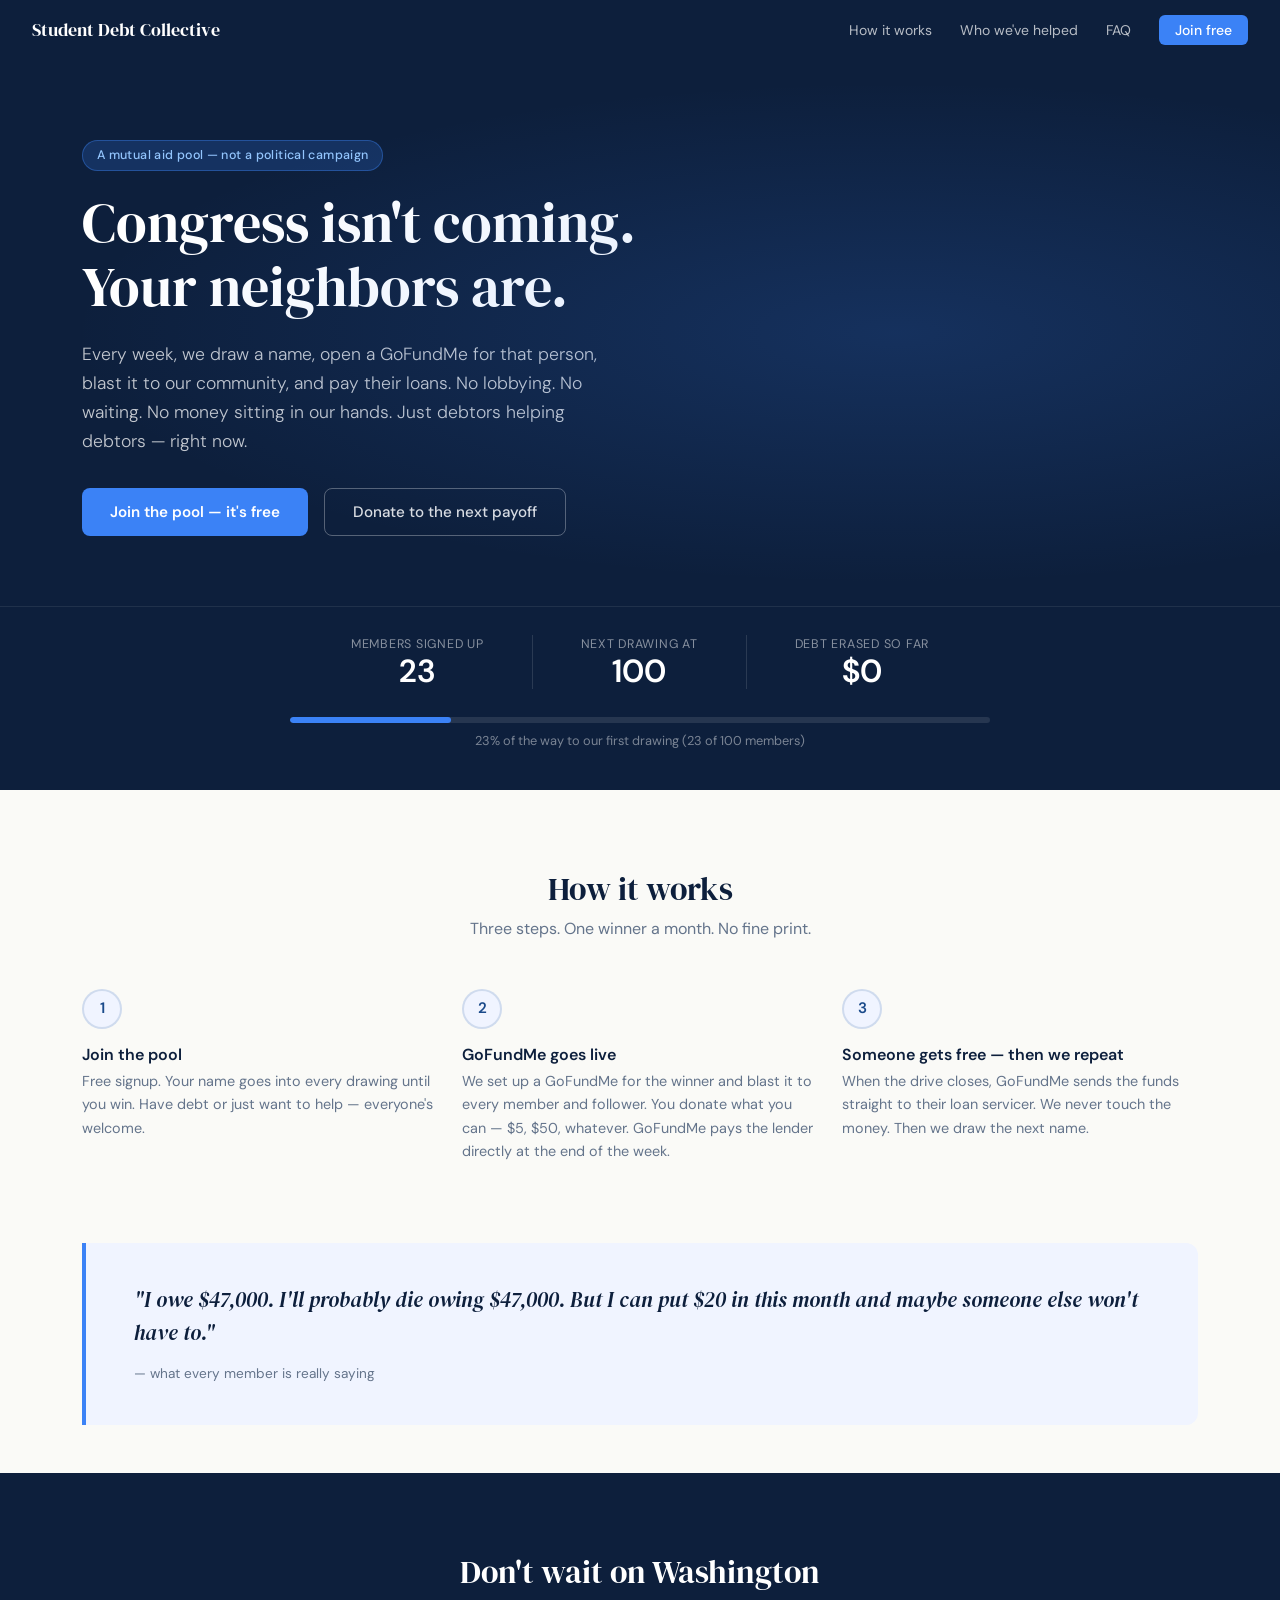
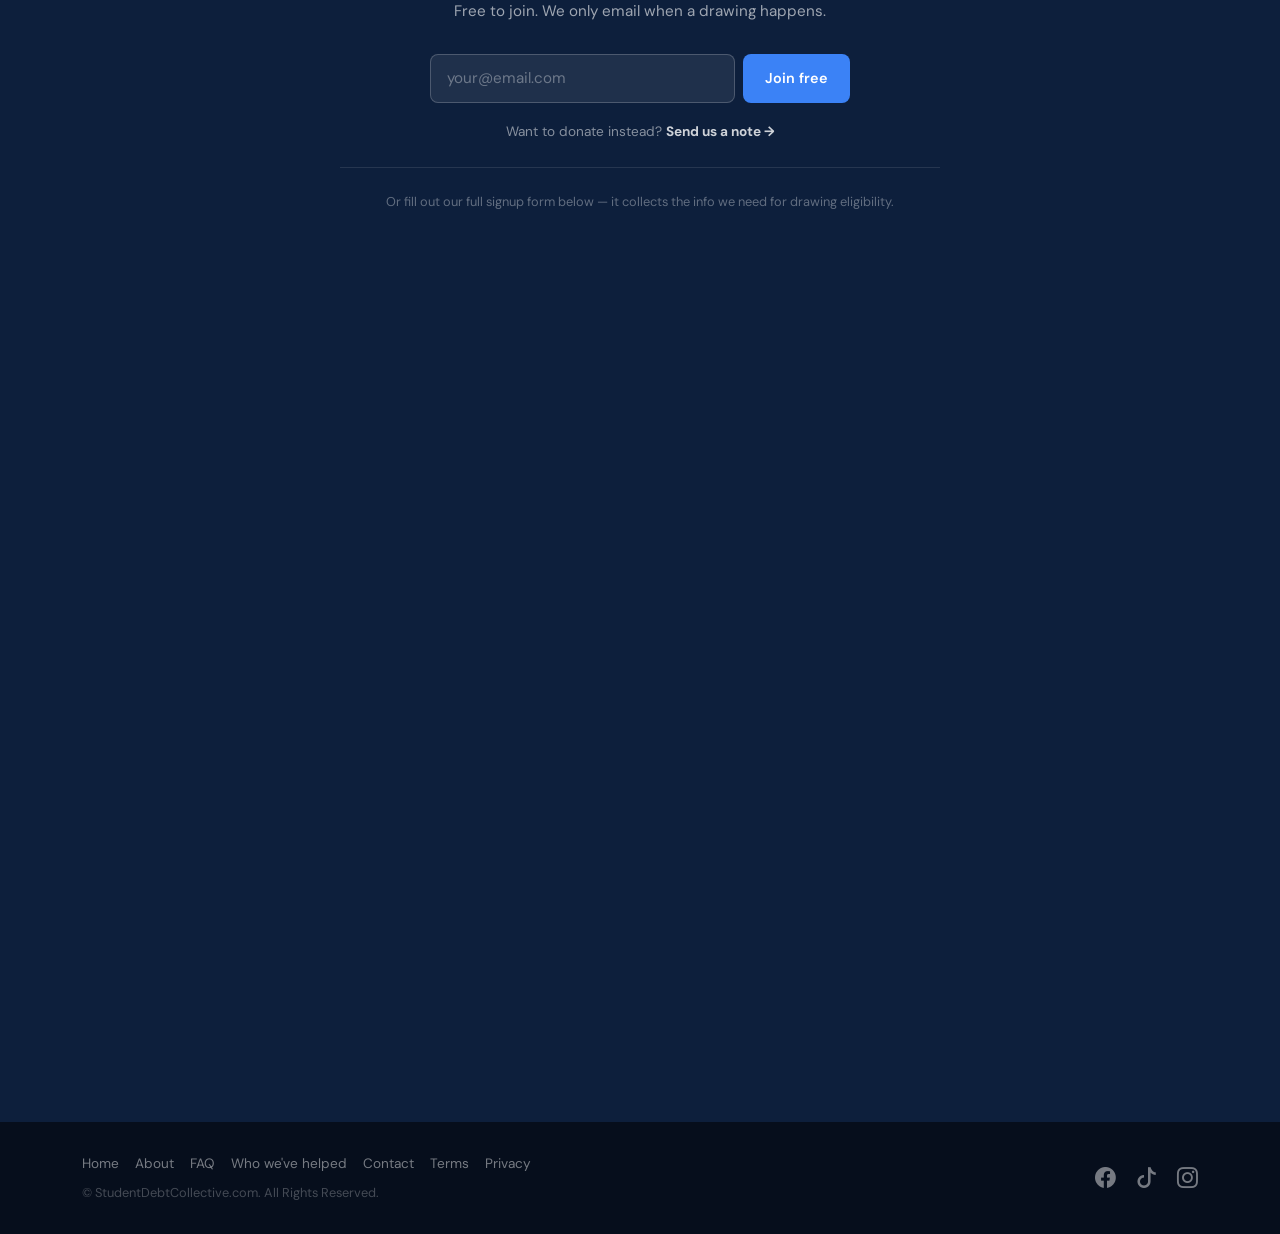
==== commit 7d7cb31c: "Update page title in index.html" ====
--- a/index.html
+++ b/index.html
@@ -4,7 +4,7 @@
   <meta charset="utf-8"/>
   <meta name="viewport" content="width=device-width, initial-scale=1"/>
   <meta name="description" content="A mutual aid community for student debt. We draw a name, set up a GoFundMe, and pay off one member's loans every week. Free to join. No waiting on Congress."/>
-  <title>Student Debt Collective — Congress isn't coming. Your neighbors are.</title>
+  <title>Student Debt Collective — Congress isn't coming. Your neighbors are.TEST</title>
   <link rel="icon" type="image/x-icon" href="assets/favicon.ico"/>
   <link rel="stylesheet" href="https://cdn.jsdelivr.net/npm/bootstrap-icons@1.11.3/font/bootstrap-icons.min.css">
   <link rel="stylesheet" href="https://cdn.jsdelivr.net/npm/bootstrap@5.1.3/dist/css/bootstrap.min.css">
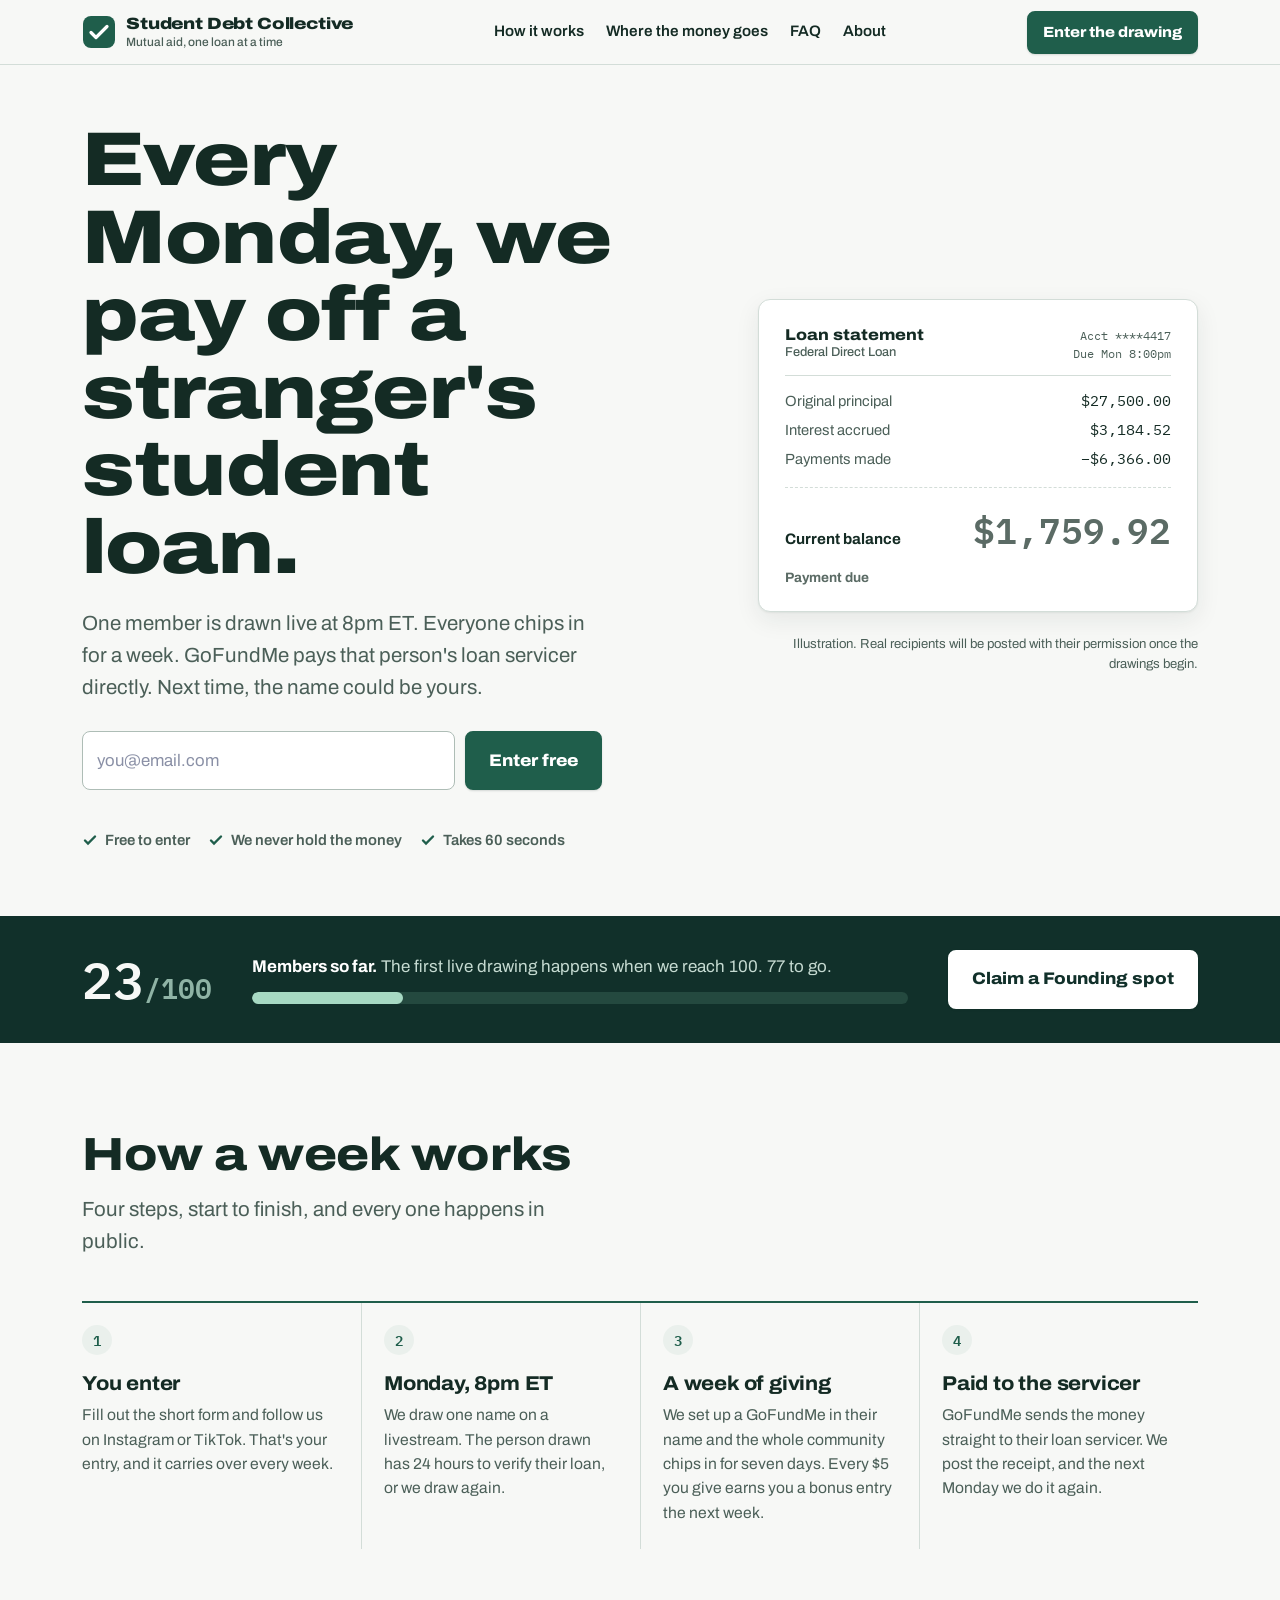
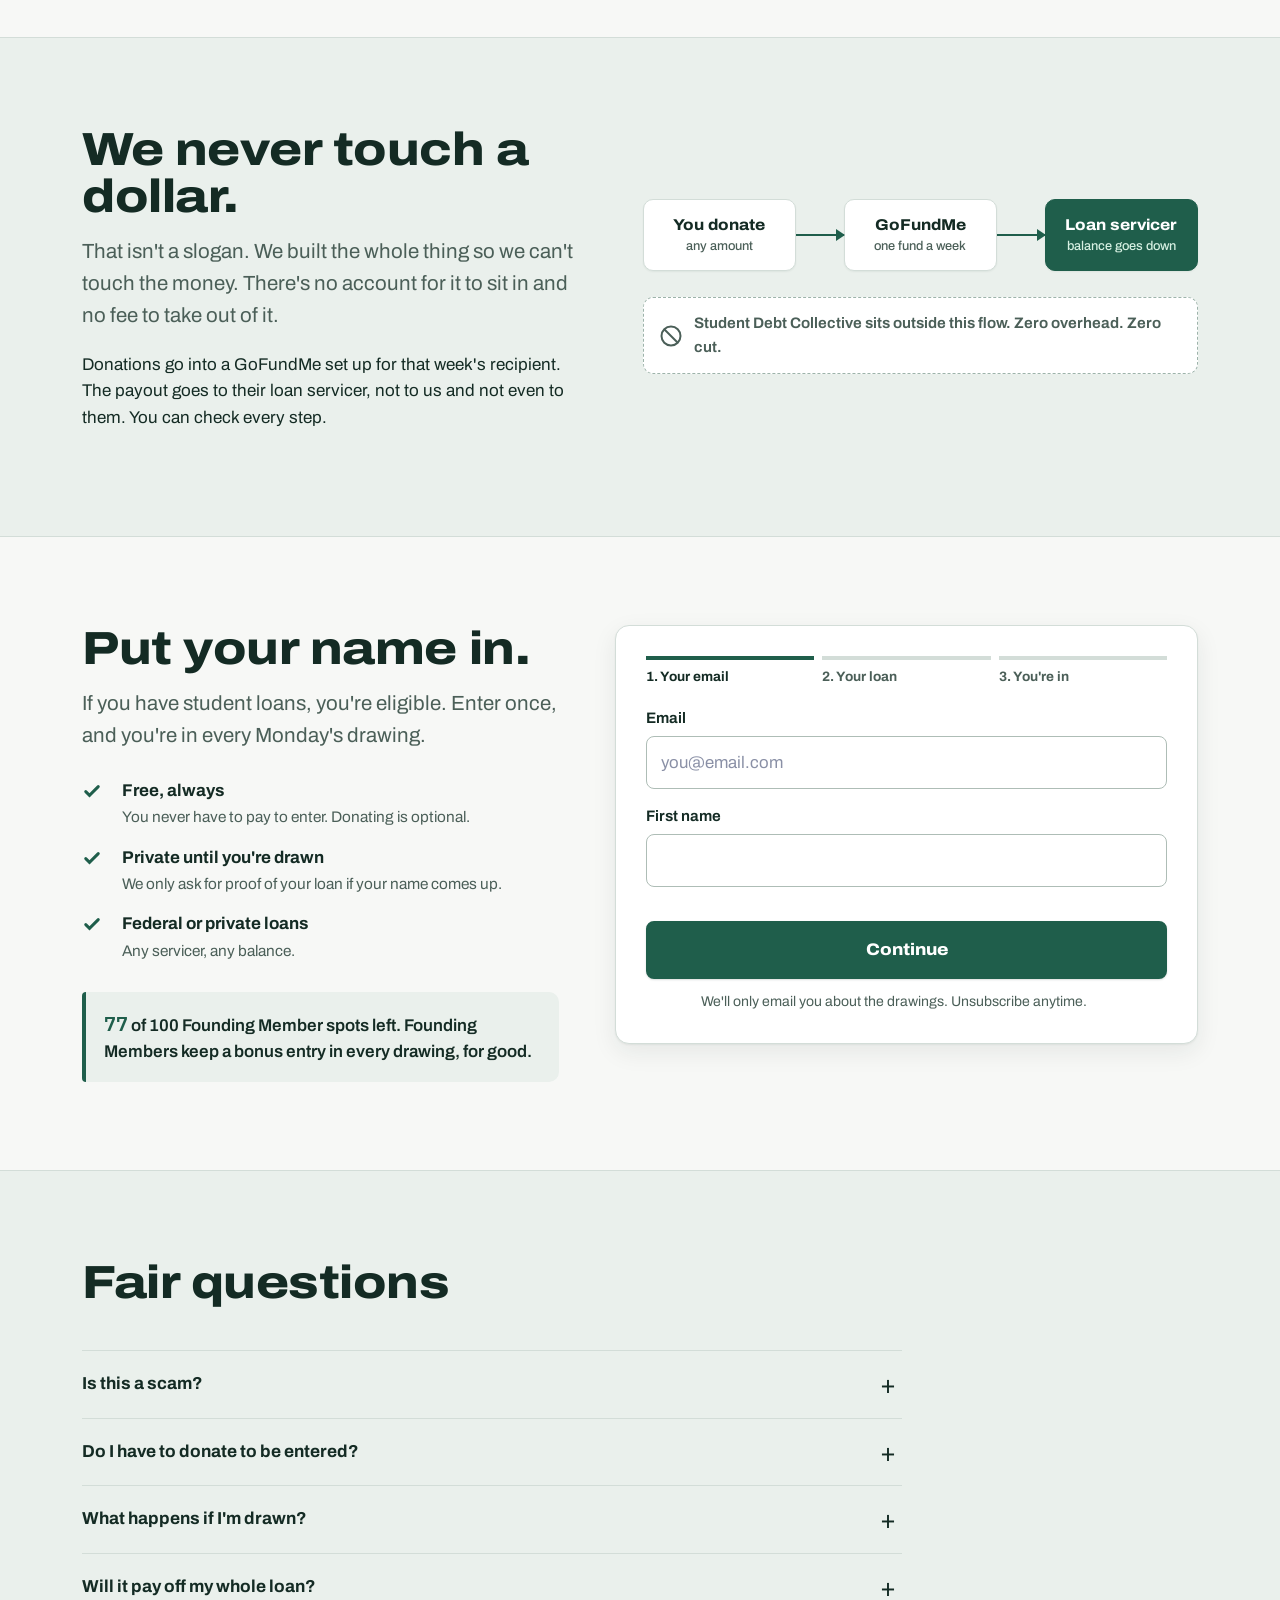
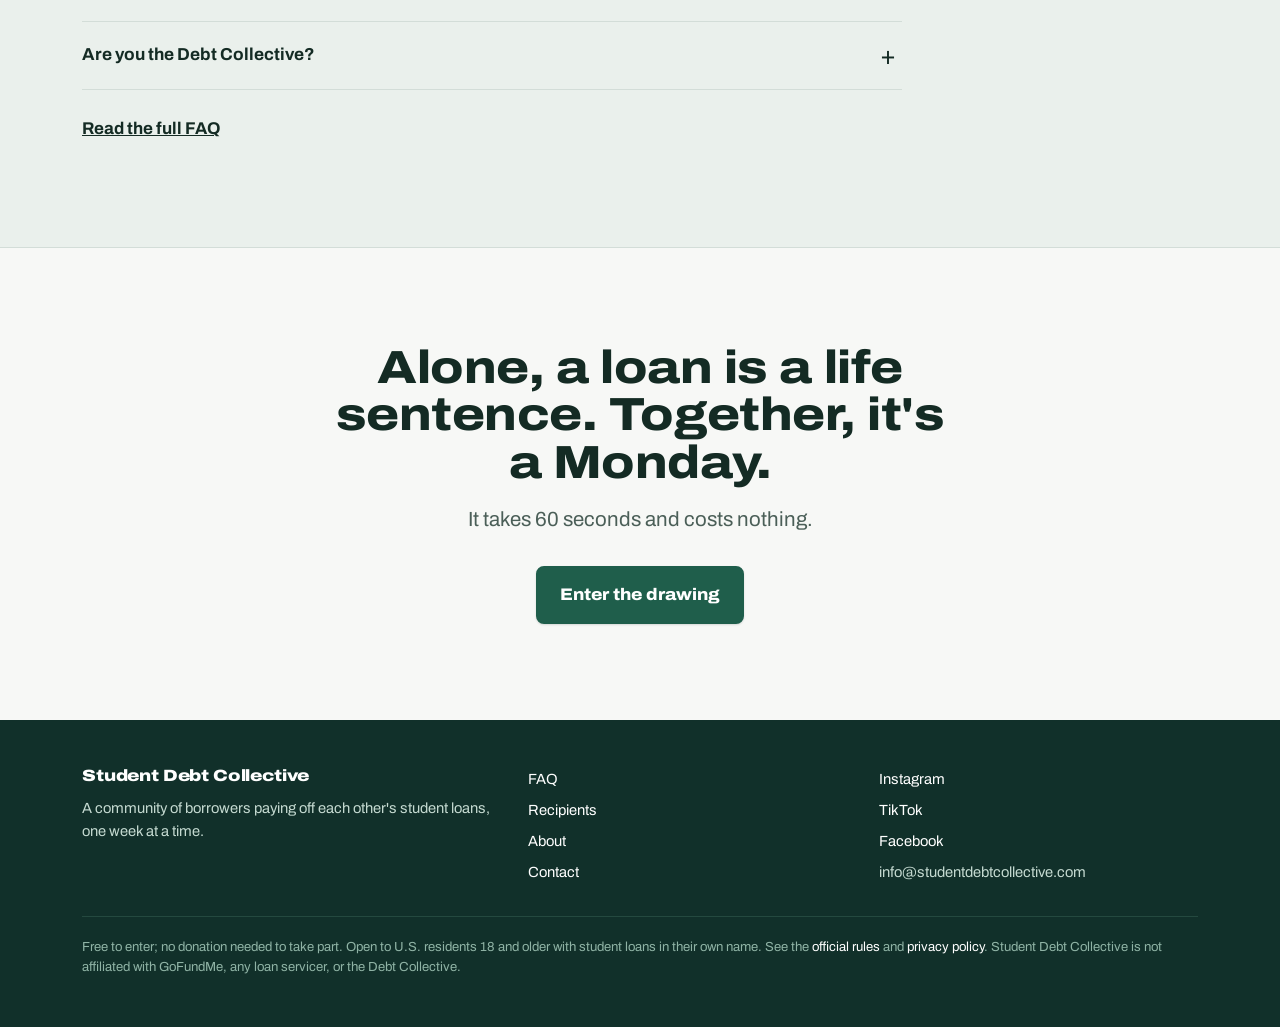
==== commit 02499a5c: "Add files via upload" ====
--- a/index.html
+++ b/index.html
@@ -1,230 +1,682 @@
 <!DOCTYPE html>
 <html lang="en">
 <head>
-  <meta charset="utf-8"/>
-  <meta name="viewport" content="width=device-width, initial-scale=1"/>
-  <meta name="description" content="A mutual aid community for student debt. We draw a name, set up a GoFundMe, and pay off one member's loans every week. Free to join. No waiting on Congress."/>
-  <title>Student Debt Collective — Congress isn't coming. Your neighbors are.TEST</title>
-  <link rel="icon" type="image/x-icon" href="assets/favicon.ico"/>
-  <link rel="stylesheet" href="https://cdn.jsdelivr.net/npm/bootstrap-icons@1.11.3/font/bootstrap-icons.min.css">
-  <link rel="stylesheet" href="https://cdn.jsdelivr.net/npm/bootstrap@5.1.3/dist/css/bootstrap.min.css">
-  <link rel="stylesheet" href="css/custom.css"/>
-  <!-- GA4 — swap UA tag for your GA4 measurement ID when ready -->
-  <script async src="https://www.googletagmanager.com/gtag/js?id=UA-217164909-1"></script>
-  <script>
-    window.dataLayer = window.dataLayer || [];
-    function gtag(){dataLayer.push(arguments);}
-    gtag('js', new Date());
-    gtag('config', 'UA-217164909-1');
-
-    /* =============================================
-       A/B TEST: Simple cookie-based redirect
-       Variant A = this page (Congress isn't coming)
-       Variant B = index-b.html (One of us gets free)
-       First-time visitors are randomly assigned 50/50.
-       Returning visitors get the same variant via cookie.
-       Track signups with gtag events on form submit.
-       ============================================= */
-    (function() {
-      var COOKIE = 'sdc_variant';
-      var DAYS   = 30;
-      function getCookie(n) {
-        var m = document.cookie.match('(^|;)\\s*' + n + '\\s*=\\s*([^;]+)');
-        return m ? m.pop() : '';
-      }
-      function setCookie(n, v, d) {
-        var exp = new Date(Date.now() + d * 864e5).toUTCString();
-        document.cookie = n + '=' + v + ';path=/;expires=' + exp;
-      }
-      var v = getCookie(COOKIE);
-      if (!v) {
-        v = Math.random() < 0.5 ? 'a' : 'b';
-        setCookie(COOKIE, v, DAYS);
-      }
-      /* Fire GA event so you can segment by variant in GA reports */
-      window.addEventListener('load', function() {
-        gtag('event', 'ab_variant', { variant: v });
-      });
-      /* Redirect B visitors — only from the root index, not already on index-b */
-      if (v === 'b' && window.location.pathname.replace(/\/$/, '').split('/').pop() !== 'index-b.html') {
-        window.location.replace('index-b.html');
-      }
-    })();
-  </script>
+<meta charset="utf-8">
+<meta name="viewport" content="width=device-width, initial-scale=1">
+<title>Student Debt Collective: every Monday, we pay off a stranger's student loan</title>
+<meta name="description" content="A free weekly drawing. One member is drawn live every Monday at 8pm ET, the community funds a GoFundMe, and GoFundMe pays their loan servicer directly. We never touch the money.">
+<meta property="og:title" content="Every Monday, we pay off a stranger's student loan.">
+<meta property="og:description" content="Free to enter. Drawn live. Paid straight to the servicer. Join the Student Debt Collective.">
+<meta property="og:type" content="website">
+<meta property="og:url" content="https://www.studentdebtcollective.com/">
+<meta name="theme-color" content="#11302A">
+<link rel="icon" type="image/x-icon" href="assets/favicon.ico">
+<link rel="preconnect" href="https://fonts.googleapis.com">
+<link rel="preconnect" href="https://fonts.gstatic.com" crossorigin>
+<link href="https://fonts.googleapis.com/css2?family=Archivo:wdth,wght@62..125,400..900&family=IBM+Plex+Mono:wght@500;600&display=swap" rel="stylesheet">
+
+<script>
+/* ============================================================
+   EDIT THESE. Everything on the page reads from here.
+   ============================================================ */
+window.SDC = {
+  members: 23,               // current completed entries
+  firstDrawAt: 100,          // members needed to unlock the first draw
+  foundingSpots: 100,        // first N entries = Founding Members
+  drawsLive: false,          // flip to true once weekly draws start (shows countdown)
+  instagram: "https://www.instagram.com/studentdebtcollective/",
+  tiktok: "https://www.tiktok.com/@student.debt.coll",
+  facebook: "https://www.facebook.com/Fckstudentloanscom-109881688240282",
+  email: "info@studentdebtcollective.com",
+  /* Email list: Kit (free up to 10,000 subscribers). Create a form in Kit,
+     open its embed code, and copy the number from data-uid / the form URL. */
+  kitFormId: "",             // e.g. "1234567"  (leave blank to skip)
+  ga4Id: "",                 // e.g. "G-XXXXXXXXXX"  (the old UA-217164909-1 tag stopped collecting in 2023)
+  variant: "redesign-2026-10", // label sent with every analytics event and form row
+
+  /* Google Form wiring (no iframe). Open your form > ⋮ > Get pre-filled link,
+     fill each field, copy the link, and read the entry.NNNN numbers from it.
+     action = the form URL with /viewform replaced by /formResponse */
+  form: {
+    view:   "https://docs.google.com/forms/d/e/1FAIpQLSelesh_c5aqNlVv7CMnxNd8inYVdATaaXwgeIbEbpiSt0Et4Q/viewform",
+    action: "https://docs.google.com/forms/d/e/1FAIpQLSelesh_c5aqNlVv7CMnxNd8inYVdATaaXwgeIbEbpiSt0Et4Q/formResponse",
+    /* Until the entry IDs below are real, step 1 hands people to the Google Form
+       above instead of submitting, so no entry is ever lost. */
+    fields: {
+      email:    "entry.0000000001",
+      firstName:"entry.0000000002",
+      lastName: "entry.0000000003",
+      state:    "entry.0000000004",
+      loanType: "entry.0000000005",
+      balance:  "entry.0000000006",
+      servicer: "entry.0000000007",
+      handle:   "entry.0000000008",
+      source:   "entry.0000000009",
+      step:     "entry.0000000010",   // "1-email" or "2-complete" (lets you see drop-off)
+      variant:  "entry.0000000011"
+    }
+  }
+};
+</script>
+
+<style>
+:root{
+  --paper:#F7F8F6;
+  --paper-2:#EAF0EC;
+  --ink:#142B24;
+  --ink-soft:#4B5F58;
+  --rule:#D3DDD8;
+  --due:#5B6B65;
+  --paid:#1F5E4B;
+  --brand:#1F5E4B;
+  --brand-deep:#174A3B;
+  --night:#11302A;
+  --mint:#A7D9C3;
+  --shadow:0 1px 2px rgba(20,43,36,.06),0 8px 24px rgba(20,43,36,.08);
+  --wide:"Archivo", system-ui, sans-serif;
+  --mono:"IBM Plex Mono", ui-monospace, monospace;
+  --max:1160px;
+}
+*{box-sizing:border-box}
+html{scroll-behavior:smooth;-webkit-text-size-adjust:100%}
+@media (prefers-reduced-motion:reduce){html{scroll-behavior:auto}}
+body{margin:0;background:var(--paper);color:var(--ink);font-family:var(--wide);font-size:1.0625rem;line-height:1.55;font-variation-settings:"wdth" 100}
+img,svg{display:block;max-width:100%}
+a{color:inherit}
+:focus-visible{outline:3px solid var(--brand);outline-offset:3px;border-radius:2px}
+.wrap{max-width:var(--max);margin:0 auto;padding:0 22px}
+.sr{position:absolute;width:1px;height:1px;overflow:hidden;clip:rect(0 0 0 0);white-space:nowrap}
+
+/* ---------- type ---------- */
+h1,h2,h3{margin:0;line-height:1.02;letter-spacing:-.01em}
+h1{font-size:clamp(2.5rem,6.4vw,4.75rem);font-weight:850;font-variation-settings:"wdth" 118}
+h2{font-size:clamp(1.9rem,4vw,2.9rem);font-weight:800;font-variation-settings:"wdth" 115}
+h3{font-size:1.25rem;font-weight:750;font-variation-settings:"wdth" 108;line-height:1.2}
+p{margin:0 0 1em;max-width:62ch}
+.lede{font-size:clamp(1.12rem,1.6vw,1.3rem);color:var(--ink-soft);max-width:44ch}
+.num{font-family:var(--mono);font-variant-numeric:tabular-nums}
+
+/* ---------- buttons & inputs ---------- */
+.btn{appearance:none;border:2px solid var(--brand);background:var(--brand);color:#fff;font:inherit;font-weight:800;font-variation-settings:"wdth" 110;font-size:1.05rem;padding:.85em 1.3em;border-radius:8px;cursor:pointer;text-decoration:none;display:inline-flex;align-items:center;justify-content:center;gap:.5em;box-shadow:0 1px 2px rgba(20,43,36,.15);transition:background .15s,transform .08s;white-space:nowrap}
+.btn:hover{background:var(--brand-deep);border-color:var(--brand-deep)}
+.btn:active{transform:translateY(1px)}
+.btn.ghost{background:transparent;color:var(--brand);box-shadow:none}
+.btn.ghost:hover{background:var(--paper-2)}
+.btn.small{font-size:.92rem;padding:.55em .95em}
+.btn[disabled]{opacity:.6;cursor:wait}
+label{font-weight:650;font-size:.95rem;display:block;margin-bottom:.35em}
+input,select{width:100%;font:inherit;font-size:1.05rem;color:var(--ink);background:#fff;border:1.5px solid #AEBDB6;border-radius:8px;padding:.75em .85em;min-height:52px}
+input::placeholder{color:#8A90A6}
+.hint{font-size:.88rem;color:var(--ink-soft);margin:.35em 0 0}
+.err{color:#A33A2B;font-size:.9rem;font-weight:600;margin:.4em 0 0;min-height:1.2em}
+
+/* ---------- header ---------- */
+header.top{position:sticky;top:0;z-index:20;background:rgba(247,248,246,.94);backdrop-filter:blur(8px);border-bottom:1px solid var(--rule)}
+header.top .wrap{display:flex;align-items:center;justify-content:space-between;height:64px;gap:16px}
+.logo{display:flex;align-items:center;gap:10px;text-decoration:none;font-weight:850;font-variation-settings:"wdth" 120;font-size:1.02rem;letter-spacing:-.01em;line-height:1}
+.logo svg{flex:none}
+.logo small{display:block;font-weight:500;font-variation-settings:"wdth" 100;font-size:.75rem;color:var(--ink-soft);margin-top:3px;letter-spacing:0}
+nav.links{display:flex;gap:22px;font-weight:600;font-size:.95rem}
+nav.links a{text-decoration:none}
+nav.links a:hover{text-decoration:underline;text-underline-offset:4px}
+@media (max-width:820px){nav.links{display:none}}
+@media (max-width:480px){.logo small{display:none}.logo{font-size:.95rem}}
+
+/* ---------- hero ---------- */
+.hero{padding:56px 0 64px}
+.hero .wrap{display:grid;grid-template-columns:1.08fr .92fr;gap:56px;align-items:center}
+.hero h1{margin-bottom:22px}
+.hero .lede{margin-bottom:28px}
+.quick{display:flex;gap:10px;max-width:520px}
+.quick input{flex:1}
+.reassure{display:flex;flex-wrap:wrap;gap:8px 18px;margin:16px 0 0;padding:0;list-style:none;font-size:.93rem;font-weight:600;color:var(--ink-soft)}
+.reassure li{display:flex;align-items:center;gap:7px}
+.reassure svg{color:var(--paid)}
+@media (max-width:900px){
+  .hero{padding:28px 0 44px}
+  .hero .wrap{grid-template-columns:1fr;gap:36px}
+  .quick{flex-direction:column}
+}
+
+/* statement card: the one memorable moment */
+.stmt{background:#fff;border:1px solid var(--rule);border-radius:12px;box-shadow:var(--shadow);padding:26px 26px 22px;position:relative;max-width:440px;justify-self:end;width:100%}
+.stmt header{display:flex;justify-content:space-between;align-items:flex-start;border-bottom:1px solid var(--rule);padding-bottom:12px;margin-bottom:14px}
+.stmt .issuer{font-weight:800;font-variation-settings:"wdth" 112;font-size:.98rem;line-height:1.2}
+.stmt .issuer span{display:block;font-weight:500;font-size:.8rem;color:var(--ink-soft);font-variation-settings:"wdth" 100}
+.stmt .acct{font-family:var(--mono);font-size:.78rem;color:var(--ink-soft);text-align:right;line-height:1.5}
+.stmt dl{margin:0;display:grid;grid-template-columns:1fr auto;gap:6px 12px;font-size:.92rem}
+.stmt dt{color:var(--ink-soft)}
+.stmt dd{margin:0;font-family:var(--mono);text-align:right}
+.stmt .bal{margin-top:16px;padding-top:14px;border-top:1px dashed var(--rule);display:flex;justify-content:space-between;align-items:baseline;gap:12px}
+.stmt .bal b{font-weight:700;font-size:.95rem}
+.stmt .bal .amt{font-family:var(--mono);font-weight:600;font-size:clamp(1.7rem,3.4vw,2.25rem);color:var(--due);transition:color .4s}
+.stmt.paid .bal .amt{color:var(--paid)}
+.stmt .status{margin-top:10px;font-size:.85rem;font-weight:700;color:var(--due)}
+.stmt.paid .status{color:var(--paid)}
+.stamp{position:absolute;right:22px;top:96px;border:3px solid var(--paid);color:var(--paid);font-weight:850;font-variation-settings:"wdth" 120;font-size:1.4rem;line-height:1;padding:9px 12px 7px;border-radius:8px;transform:rotate(-6deg) scale(1.4);opacity:0;pointer-events:none;text-align:center;background:rgba(255,255,255,.55)}
+.stamp small{display:block;font-size:.62rem;font-weight:700;font-variation-settings:"wdth" 100;margin-top:4px;letter-spacing:.02em}
+.stmt.paid .stamp{opacity:.92;transform:rotate(-6deg) scale(1);transition:transform .22s cubic-bezier(.3,1.6,.6,1),opacity .15s}
+.stmt-cap{font-size:.82rem;color:var(--ink-soft);margin:22px 0 0;max-width:440px;justify-self:end;text-align:right}
+@media (max-width:900px){.stmt,.stmt-cap{justify-self:center}.stmt-cap{text-align:center}.stmt{transform:none}}
+
+/* ---------- progress band ---------- */
+.band{background:var(--night);color:var(--paper);padding:34px 0}
+.band .wrap{display:grid;grid-template-columns:auto 1fr auto;gap:28px 40px;align-items:center}
+.band .count{font-family:var(--mono);font-size:clamp(2.2rem,4.5vw,3.2rem);font-weight:600;line-height:1}
+.band .count span{color:#8FB3A5;font-size:.55em}
+.band p{margin:0;color:#C5DAD1}
+.band strong{color:#fff}
+.meter{height:12px;background:#24493F;border-radius:999px;overflow:hidden;margin-top:12px;position:relative}
+.meter i{display:block;height:100%;width:0;background:var(--mint);border-radius:999px;transition:width 1.2s cubic-bezier(.2,.8,.2,1)}
+.band .btn{background:#fff;color:var(--night);border-color:#fff}.band .btn:hover{background:var(--paper-2);border-color:var(--paper-2)}
+.countdown{font-family:var(--mono);font-size:1.1rem;color:var(--mint)}
+@media (max-width:820px){.band .wrap{grid-template-columns:1fr}.band .btn{width:100%}}
+
+/* ---------- sections ---------- */
+section.sec{padding:88px 0}
+section.sec.alt{background:var(--paper-2);border-top:1px solid var(--rule);border-bottom:1px solid var(--rule)}
+.sec-head{max-width:720px;margin-bottom:44px}
+.sec-head h2{margin-bottom:16px}
+@media (max-width:700px){section.sec{padding:60px 0}}
+
+/* how it works: a genuine sequence */
+.steps{list-style:none;margin:0;padding:0;display:grid;grid-template-columns:repeat(4,1fr);gap:0;counter-reset:s;border-top:2px solid var(--brand)}
+.steps li{padding:22px 22px 8px 0;position:relative;counter-increment:s}
+.steps li + li{padding-left:22px;border-left:1px solid var(--rule)}
+.steps li::before{content:counter(s);font-family:var(--mono);font-weight:600;font-size:.9rem;display:inline-grid;place-items:center;width:30px;height:30px;background:var(--paper-2);color:var(--brand);border-radius:50%;margin-bottom:16px}
+.steps h3{margin-bottom:8px}
+.steps p{font-size:.98rem;color:var(--ink-soft)}
+@media (max-width:900px){.steps{grid-template-columns:1fr 1fr}.steps li:nth-child(3){padding-left:0;border-left:0}.steps li{border-top:1px solid var(--rule)}.steps li:nth-child(-n+2){border-top:0}}
+@media (max-width:560px){.steps{grid-template-columns:1fr}.steps li,.steps li + li{padding-left:0;border-left:0}.steps li:nth-child(2){border-top:1px solid var(--rule)}}
+
+/* money path */
+.money{display:grid;grid-template-columns:1fr 1.1fr;gap:56px;align-items:center}
+.path{display:grid;grid-template-columns:1fr 48px 1fr 48px 1fr;align-items:center}
+.node{border:1px solid var(--rule);background:#fff;border-radius:10px;box-shadow:0 1px 2px rgba(20,43,36,.06);padding:16px 12px;text-align:center;font-weight:750;font-variation-settings:"wdth" 108;line-height:1.2;font-size:.98rem}
+.node span{display:block;font-weight:500;font-size:.8rem;color:var(--ink-soft);margin-top:4px;font-variation-settings:"wdth" 100}
+.node.end{background:var(--paid);color:#fff;border-color:var(--paid)}
+.node.end span{color:#D6F0E2}
+.arrow{height:2px;background:var(--brand);position:relative}
+.arrow::after{content:"";position:absolute;right:-1px;top:-5px;border:6px solid transparent;border-left:9px solid var(--brand);border-right:0}
+.us{grid-column:1/-1;margin-top:26px;border:1.5px dashed #9DB3AA;border-radius:10px;padding:14px 16px;display:flex;gap:12px;align-items:center;color:var(--ink-soft);font-weight:650;font-size:.95rem;background:#fff}
+.us svg{flex:none}
+@media (max-width:900px){.money{grid-template-columns:1fr;gap:34px}}
+@media (max-width:520px){.path{grid-template-columns:1fr;gap:0}.arrow{width:2px;height:28px;margin:0 auto}.arrow::after{right:-5px;top:auto;bottom:-1px;border:6px solid transparent;border-top:9px solid var(--brand);border-bottom:0}}
+
+/* signup */
+.join{display:grid;grid-template-columns:.9fr 1.1fr;gap:56px;align-items:start}
+.perks{list-style:none;padding:0;margin:26px 0 0;display:grid;gap:14px}
+.perks li{display:grid;grid-template-columns:28px 1fr;gap:12px;align-items:start}
+.perks svg{color:var(--paid);margin-top:3px}
+.perks b{display:block}
+.perks span{color:var(--ink-soft);font-size:.96rem}
+.founding{margin-top:28px;background:var(--paper-2);border-left:4px solid var(--brand);border-radius:4px 10px 10px 4px;padding:16px 18px;font-weight:600}
+.founding .num{font-weight:600;font-size:1.25rem;color:var(--brand)}
+.card{background:#fff;border:1px solid var(--rule);border-radius:14px;box-shadow:var(--shadow);padding:30px}
+.card .stepper{display:flex;gap:8px;margin-bottom:20px;font-size:.85rem;font-weight:700;color:var(--ink-soft)}
+.card .stepper span{flex:1;border-top:4px solid var(--rule);padding-top:6px}
+.card .stepper span.on{border-color:var(--brand);color:var(--ink)}
+.grid2{display:grid;grid-template-columns:1fr 1fr;gap:16px}
+.field{margin-bottom:16px}
+.check{display:grid;grid-template-columns:24px 1fr;gap:10px;align-items:start;font-weight:500;font-size:.93rem;margin:6px 0 18px}
+.check input{min-height:0;width:22px;height:22px;margin:2px 0 0;accent-color:var(--brand)}
+.card .btn{width:100%}
+.done{text-align:left}
+.done h3{font-size:1.6rem;margin-bottom:10px}
+.done .row{display:flex;flex-wrap:wrap;gap:10px;margin:18px 0}
+.sharebox{display:flex;gap:8px;margin-top:6px}
+.sharebox input{font-family:var(--mono);font-size:.85rem;min-height:46px}
+@media (max-width:900px){.join{grid-template-columns:1fr;gap:36px}}
+@media (max-width:520px){.grid2{grid-template-columns:1fr;gap:0}.card{padding:22px 18px}}
+
+/* faq */
+.faq{max-width:820px}
+.faq details{border-top:1px solid var(--rule);padding:4px 0}
+.faq details:last-child{border-bottom:1px solid var(--rule)}
+.faq summary{cursor:pointer;list-style:none;font-weight:700;font-size:1.08rem;padding:16px 40px 16px 0;position:relative}
+.faq summary::-webkit-details-marker{display:none}
+.faq summary::after{content:"+";position:absolute;right:6px;top:10px;font-size:1.6rem;font-weight:400}
+.faq details[open] summary::after{content:"\2013"}
+.faq details p{color:var(--ink-soft);padding-bottom:10px}
+
+/* final */
+.final{text-align:center;padding:96px 0}
+.final h2{margin:0 auto 18px;max-width:18ch}
+.final p{margin:0 auto 30px;color:var(--ink-soft)}
+
+footer{background:var(--night);color:#C5DAD1;padding:48px 0 36px;font-size:.92rem}
+footer .wrap{display:grid;grid-template-columns:1.3fr 1fr 1fr;gap:32px}
+footer a{color:#fff;text-decoration:none}
+footer a:hover{text-decoration:underline}
+footer ul{list-style:none;margin:0;padding:0;display:grid;gap:8px}
+footer .fine{grid-column:1/-1;border-top:1px solid #24493F;padding-top:20px;font-size:.82rem;color:#8FB3A5}
+footer .fine p{max-width:none}
+@media (max-width:700px){footer .wrap{grid-template-columns:1fr}}
+
+/* mobile sticky CTA */
+.mcta{position:fixed;left:12px;right:12px;bottom:12px;z-index:30;display:none}
+.mcta .btn{width:100%;box-shadow:0 6px 20px rgba(20,43,36,.25)}
+@media (max-width:700px){.mcta.show{display:block}}
+</style>
 </head>
 <body>
 
-  <!-- NAV -->
-  <nav class="sdc-nav">
-    <a class="brand" href="index.html">Student Debt Collective</a>
-    <div class="nav-links">
-      <a href="faq.html" class="hide-mobile">How it works</a>
-      <a href="recipients.html" class="hide-mobile">Who we've helped</a>
-      <a href="faq.html" class="hide-mobile">FAQ</a>
-      <a href="#signup" class="btn-nav">Join free</a>
-    </div>
-  </nav>
-
-  <!-- HERO — Variant A -->
-  <section class="sdc-hero">
-    <div class="container">
-      <div class="row align-items-center">
-        <div class="col-lg-7">
-          <div class="sdc-badge">A mutual aid pool — not a political campaign</div>
-          <h1>Congress isn't coming.<br>Your neighbors are.</h1>
-          <p class="lead">Every week, we draw a name, open a GoFundMe for that person, blast it to our community, and pay their loans. No lobbying. No waiting. No money sitting in our hands. Just debtors helping debtors — right now.</p>
-          <div class="d-flex flex-wrap gap-3">
-            <a href="#signup" class="btn-primary-sdc">Join the pool — it's free</a>
-            <a href="#donate" class="btn-secondary-sdc">Donate to the next payoff</a>
-          </div>
+<header class="top">
+  <div class="wrap">
+    <a class="logo" href="#top" aria-label="Student Debt Collective home">
+      <svg width="34" height="34" viewBox="0 0 34 34" aria-hidden="true"><rect x="1" y="1" width="32" height="32" rx="8" fill="#1F5E4B"/><path d="M9 17.5l5 5 11-11" fill="none" stroke="#fff" stroke-width="3.2" stroke-linecap="round" stroke-linejoin="round"/></svg>
+      <span>Student Debt Collective<small>Mutual aid, one loan at a time</small></span>
+    </a>
+    <nav class="links" aria-label="Main">
+      <a href="#how">How it works</a>
+      <a href="#money">Where the money goes</a>
+      <a href="faq.html">FAQ</a>
+      <a href="about.html">About</a>
+    </nav>
+    <a class="btn small" href="#join" data-cta="header">Enter the drawing</a>
+  </div>
+</header>
+
+<main id="top">
+
+<!-- HERO -->
+<section class="hero">
+  <div class="wrap">
+    <div>
+      <h1>Every Monday, we pay off a stranger's student loan.</h1>
+      <p class="lede">One member is drawn live at 8pm ET. Everyone chips in for a week. GoFundMe pays that person's loan servicer directly. Next time, the name could be yours.</p>
+
+      <form class="quick" id="quickForm" novalidate>
+        <label class="sr" for="qEmail">Email address</label>
+        <input id="qEmail" name="email" type="email" inputmode="email" autocomplete="email" placeholder="you@email.com" required>
+        <button class="btn" type="submit" data-cta="hero">Enter free</button>
+      </form>
+      <p class="err" id="qErr" role="alert"></p>
+      <ul class="reassure">
+        <li><svg width="16" height="16" viewBox="0 0 16 16" aria-hidden="true"><path d="M3 8.5l3 3 7-7" fill="none" stroke="currentColor" stroke-width="2.4" stroke-linecap="round"/></svg>Free to enter</li>
+        <li><svg width="16" height="16" viewBox="0 0 16 16" aria-hidden="true"><path d="M3 8.5l3 3 7-7" fill="none" stroke="currentColor" stroke-width="2.4" stroke-linecap="round"/></svg>We never hold the money</li>
+        <li><svg width="16" height="16" viewBox="0 0 16 16" aria-hidden="true"><path d="M3 8.5l3 3 7-7" fill="none" stroke="currentColor" stroke-width="2.4" stroke-linecap="round"/></svg>Takes 60 seconds</li>
+      </ul>
+    </div>
+
+    <div style="display:grid">
+      <article class="stmt" id="stmt" aria-label="Illustration: a loan statement going from a balance due to paid in full">
+        <header>
+          <div class="issuer">Loan statement<span>Federal Direct Loan</span></div>
+          <div class="acct">Acct ****4417<br>Due Mon 8:00pm</div>
+        </header>
+        <dl>
+          <dt>Original principal</dt><dd>$27,500.00</dd>
+          <dt>Interest accrued</dt><dd>$3,184.52</dd>
+          <dt>Payments made</dt><dd>&minus;$6,366.00</dd>
+        </dl>
+        <div class="bal">
+          <b>Current balance</b>
+          <span class="amt" id="amt">$24,318.52</span>
+        </div>
+        <div class="status" id="status">Payment due</div>
+        <div class="stamp" aria-hidden="true">PAID IN FULL<small>by the Collective</small></div>
+      </article>
+      <p class="stmt-cap">Illustration. Real recipients will be posted with their permission once the drawings begin.</p>
+    </div>
+  </div>
+</section>
+
+<!-- PROGRESS -->
+<section class="band" aria-label="Progress to the first drawing">
+  <div class="wrap">
+    <div class="count num" id="bandCount">23<span>/100</span></div>
+    <div>
+      <p id="bandText"><strong>Members so far.</strong> The first live drawing happens when we reach 100.</p>
+      <div class="meter" role="progressbar" aria-label="Members toward the first drawing" aria-valuemin="0" id="meter"><i id="meterFill"></i></div>
+    </div>
+    <a class="btn" href="#join" data-cta="band">Claim a Founding spot</a>
+  </div>
+</section>
+
+<!-- HOW -->
+<section class="sec" id="how">
+  <div class="wrap">
+    <div class="sec-head">
+      <h2>How a week works</h2>
+      <p class="lede">Four steps, start to finish, and every one happens in public.</p>
+    </div>
+    <ol class="steps">
+      <li><h3>You enter</h3><p>Fill out the short form and follow us on Instagram or TikTok. That's your entry, and it carries over every week.</p></li>
+      <li><h3>Monday, 8pm ET</h3><p>We draw one name on a livestream. The person drawn has 24 hours to verify their loan, or we draw again.</p></li>
+      <li><h3>A week of giving</h3><p>We set up a GoFundMe in their name and the whole community chips in for seven days. Every $5 you give earns you a bonus entry the next week.</p></li>
+      <li><h3>Paid to the servicer</h3><p>GoFundMe sends the money straight to their loan servicer. We post the receipt, and the next Monday we do it again.</p></li>
+    </ol>
+  </div>
+</section>
+
+<!-- MONEY -->
+<section class="sec alt" id="money">
+  <div class="wrap money">
+    <div>
+      <h2>We never touch a dollar.</h2>
+      <p class="lede" style="margin-top:16px">That isn't a slogan. We built the whole thing so we can't touch the money. There's no account for it to sit in and no fee to take out of it.</p>
+      <p>Donations go into a GoFundMe set up for that week's recipient. The payout goes to their loan servicer, not to us and not even to them. You can check every step.</p>
+    </div>
+    <div class="path" role="img" aria-label="Money flows from donors to GoFundMe to the recipient's loan servicer. Student Debt Collective is not in the path.">
+      <div class="node">You donate<span>any amount</span></div>
+      <div class="arrow"></div>
+      <div class="node">GoFundMe<span>one fund a week</span></div>
+      <div class="arrow"></div>
+      <div class="node end">Loan servicer<span>balance goes down</span></div>
+      <div class="us">
+        <svg width="22" height="22" viewBox="0 0 22 22" aria-hidden="true"><circle cx="11" cy="11" r="9.5" fill="none" stroke="currentColor" stroke-width="2"/><path d="M4.5 4.5l13 13" stroke="currentColor" stroke-width="2"/></svg>
+        Student Debt Collective sits outside this flow. Zero overhead. Zero cut.
+      </div>
+    </div>
+  </div>
+</section>
+
+<!-- JOIN -->
+<section class="sec" id="join">
+  <div class="wrap join">
+    <div>
+      <h2>Put your name in.</h2>
+      <p class="lede" style="margin-top:16px">If you have student loans, you're eligible. Enter once, and you're in every Monday's drawing.</p>
+      <ul class="perks">
+        <li><svg width="20" height="20" viewBox="0 0 16 16" aria-hidden="true"><path d="M3 8.5l3 3 7-7" fill="none" stroke="currentColor" stroke-width="2.4" stroke-linecap="round"/></svg><div><b>Free, always</b><span>You never have to pay to enter. Donating is optional.</span></div></li>
+        <li><svg width="20" height="20" viewBox="0 0 16 16" aria-hidden="true"><path d="M3 8.5l3 3 7-7" fill="none" stroke="currentColor" stroke-width="2.4" stroke-linecap="round"/></svg><div><b>Private until you're drawn</b><span>We only ask for proof of your loan if your name comes up.</span></div></li>
+        <li><svg width="20" height="20" viewBox="0 0 16 16" aria-hidden="true"><path d="M3 8.5l3 3 7-7" fill="none" stroke="currentColor" stroke-width="2.4" stroke-linecap="round"/></svg><div><b>Federal or private loans</b><span>Any servicer, any balance.</span></div></li>
+      </ul>
+      <div class="founding" id="foundingBox">
+        <span class="num" id="spotsLeft">77</span> of 100 Founding Member spots left. Founding Members keep a bonus entry in every drawing, for good.
+      </div>
+    </div>
+
+    <div class="card" id="joinCard">
+      <div class="stepper" aria-hidden="true"><span class="on" id="st1">1. Your email</span><span id="st2">2. Your loan</span><span id="st3">3. You're in</span></div>
+
+      <!-- step 1 -->
+      <form id="f1" novalidate>
+        <div class="field">
+          <label for="email">Email</label>
+          <input id="email" type="email" inputmode="email" autocomplete="email" placeholder="you@email.com" required>
+        </div>
+        <div class="field">
+          <label for="firstName">First name</label>
+          <input id="firstName" autocomplete="given-name" required>
+        </div>
+        <p class="err" id="e1" role="alert"></p>
+        <button class="btn" type="submit">Continue</button>
+        <p class="hint" style="text-align:center;margin-top:12px">We'll only email you about the drawings. Unsubscribe anytime.</p>
+      </form>
+
+      <!-- step 2 -->
+      <form id="f2" novalidate hidden>
+        <div class="grid2">
+          <div class="field"><label for="lastName">Last name</label><input id="lastName" autocomplete="family-name" required></div>
+          <div class="field"><label for="state">State</label>
+            <select id="state" required><option value="">Choose</option></select></div>
+        </div>
+        <div class="grid2">
+          <div class="field"><label for="loanType">Loan type</label>
+            <select id="loanType" required><option value="">Choose</option><option>Federal</option><option>Private</option><option>Both</option><option>Not sure</option></select></div>
+          <div class="field"><label for="balance">Balance, roughly</label>
+            <select id="balance" required><option value="">Choose</option><option>Under $5,000</option><option>$5,000 to $15,000</option><option>$15,000 to $30,000</option><option>$30,000 to $60,000</option><option>$60,000 to $100,000</option><option>Over $100,000</option></select></div>
+        </div>
+        <div class="field"><label for="servicer">Loan servicer</label>
+          <input id="servicer" list="servicers" placeholder="e.g. MOHELA, Nelnet, Aidvantage" required>
+          <datalist id="servicers"><option>MOHELA</option><option>Nelnet</option><option>Aidvantage</option><option>EdFinancial</option><option>CRI</option><option>ECSI</option><option>Sallie Mae</option><option>Navient</option><option>SoFi</option><option>Earnest</option><option>Other</option></datalist></div>
+        <div class="field"><label for="handle">Instagram or TikTok username</label>
+          <input id="handle" placeholder="@yourname" autocomplete="off" required>
+          <p class="hint">Entries are tied to followers, so we can confirm it's really you if you're drawn.</p></div>
+        <div class="field"><label for="source">How did you find us? <span style="font-weight:400;color:var(--ink-soft)">(optional)</span></label>
+          <select id="source"><option value="">Choose</option><option>TikTok</option><option>Instagram</option><option>A friend sent it</option><option>Search</option><option>Other</option></select></div>
+        <label class="check"><input type="checkbox" id="agree" required><span>I'm 18 or older, I have student loans in my name, and I agree to the <a href="TandC.html">official rules</a> and <a href="privacypolicy.html">privacy policy</a>.</span></label>
+        <p class="err" id="e2" role="alert"></p>
+        <button class="btn" type="submit" id="b2">Enter the drawing</button>
+      </form>
+
+      <!-- fallback while the native form isn't wired to Google Form entry IDs -->
+      <div id="fb" hidden>
+        <h3 style="margin-bottom:10px">Almost there, <span id="fbName"></span>.</h3>
+        <p>One more page: our entry form asks for your loan details so we can verify you if you're drawn. It takes about a minute.</p>
+        <a class="btn" id="fbGo" href="#" target="_blank" rel="noopener" style="width:100%">Finish my entry</a>
+        <p class="hint" style="text-align:center;margin-top:12px">Opens our Google Form in a new tab.</p>
+      </div>
+
+      <!-- step 3 -->
+      <div class="done" id="f3" hidden tabindex="-1">
+        <h3 id="doneTitle">You're in.</h3>
+        <p id="doneText">Last step: follow us. Drawings happen live on Instagram and TikTok, and entries only count for followers.</p>
+        <div class="row">
+          <a class="btn" id="igBtn" href="#" target="_blank" rel="noopener">Follow on Instagram</a>
+          <a class="btn ghost" id="ttBtn" href="#" target="_blank" rel="noopener">Follow on TikTok</a>
+        </div>
+        <p style="margin:0 0 6px;font-weight:700">Send this to someone with loans</p>
+        <p class="hint" style="margin:0 0 8px">The more members we have, the bigger each week's GoFundMe gets.</p>
+        <div class="sharebox">
+          <label class="sr" for="shareUrl">Share link</label>
+          <input id="shareUrl" readonly value="https://www.studentdebtcollective.com/">
+          <button class="btn small" type="button" id="copyBtn">Copy link</button>
         </div>
       </div>
     </div>
-  </section>
-
-  <!-- STATS BAR -->
-  <section class="sdc-stats">
-    <div class="container">
-      <div class="d-flex flex-wrap justify-content-center gap-5 text-center">
-        <div>
-          <div class="stat-label">Members signed up</div>
-          <div class="stat-val" id="js-members">23</div>
-        </div>
-        <div class="stat-divider d-none d-md-block"></div>
-        <div>
-          <div class="stat-label">Next drawing at</div>
-          <div class="stat-val">100</div>
-        </div>
-        <div class="stat-divider d-none d-md-block"></div>
-        <div>
-          <div class="stat-label">Debt erased so far</div>
-          <div class="stat-val">$0</div>
-        </div>
-      </div>
-    </div>
-  </section>
-  <div class="sdc-progress-wrap">
-    <div class="container">
-      <div class="sdc-progress-bar-outer">
-        <div class="sdc-progress-bar-inner" id="js-progress"></div>
-      </div>
-      <p class="sdc-progress-label"><span id="js-pct">23</span>% of the way to our first drawing (23 of 100 members)</p>
-    </div>
-  </div>
-
-  <!-- HOW IT WORKS -->
-  <section class="sdc-how">
-    <div class="container">
-      <div class="text-center mb-5">
-        <h2>How it works</h2>
-        <p class="section-sub">Three steps. One winner a month. No fine print.</p>
-      </div>
-      <div class="row g-4 justify-content-center">
-        <div class="col-md-4 sdc-step">
-          <div class="sdc-step-num">1</div>
-          <h4>Join the pool</h4>
-          <p>Free signup. Your name goes into every drawing until you win. Have debt or just want to help — everyone's welcome.</p>
-        </div>
-        <div class="col-md-4 sdc-step">
-          <div class="sdc-step-num">2</div>
-          <h4>GoFundMe goes live</h4>
-          <p>We set up a GoFundMe for the winner and blast it to every member and follower. You donate what you can — $5, $50, whatever. GoFundMe pays the lender directly at the end of the week.</p>
-        </div>
-        <div class="col-md-4 sdc-step">
-          <div class="sdc-step-num">3</div>
-          <h4>Someone gets free — then we repeat</h4>
-          <p>When the drive closes, GoFundMe sends the funds straight to their loan servicer. We never touch the money. Then we draw the next name.</p>
-        </div>
-      </div>
-    </div>
-  </section>
-
-  <!-- PULL QUOTE -->
-  <div class="container pb-5">
-    <div class="sdc-quote">
-      <blockquote>"I owe $47,000. I'll probably die owing $47,000. But I can put $20 in this month and maybe someone else won't have to."</blockquote>
-      <cite>— what every member is really saying</cite>
-    </div>
-  </div>
-
-  <!-- DONATE ANCHOR -->
-  <div id="donate"></div>
-
-  <!-- SIGNUP SECTION -->
-  <section class="sdc-signup" id="signup">
-    <div class="container">
-      <h2>Don't wait on Washington</h2>
-      <p class="sub">Free to join. We only email when a drawing happens.</p>
-
-      <!-- Swap this form action for your Constant Contact or Mailchimp embed URL -->
-      <div class="sdc-form-row">
-        <input type="email" id="js-email" placeholder="your@email.com" autocomplete="email"/>
-        <button onclick="handleSignup()">Join free</button>
-      </div>
-
-      <a href="contact.html" class="sdc-donate-link">Want to donate instead? <strong>Send us a note →</strong></a>
-
-      <div class="mt-4 pt-4" style="border-top:1px solid rgba(255,255,255,0.1); max-width:600px; margin:0 auto;">
-        <p style="color:rgba(255,255,255,0.35); font-size:0.8rem;">
-          Or fill out our full signup form below — it collects the info we need for drawing eligibility.
-        </p>
-        <iframe src="https://docs.google.com/forms/d/e/1FAIpQLSelesh_c5aqNlVv7CMnxNd8inYVdATaaXwgeIbEbpiSt0Et4Q/viewform?embedded=true"
-          width="100%" height="800" frameborder="0" marginheight="0" marginwidth="0"
-          style="border-radius:8px; margin-top:8px;">Loading…</iframe>
-      </div>
-    </div>
-  </section>
-
-  <!-- FOOTER -->
-  <footer class="sdc-footer">
-    <div class="container">
-      <div class="row align-items-center">
-        <div class="col-lg-6 text-center text-lg-start mb-3 mb-lg-0">
-          <div class="d-flex flex-wrap justify-content-center justify-content-lg-start gap-3 mb-2">
-            <a href="index.html">Home</a>
-            <a href="about.html">About</a>
-            <a href="faq.html">FAQ</a>
-            <a href="recipients.html">Who we've helped</a>
-            <a href="contact.html">Contact</a>
-            <a href="TandC.html">Terms</a>
-            <a href="privacypolicy.html">Privacy</a>
-          </div>
-          <p class="copy mb-0">&copy; StudentDebtCollective.com. All Rights Reserved.</p>
-        </div>
-        <div class="col-lg-6 text-center text-lg-end">
-          <a href="https://www.facebook.com/Fckstudentloanscom-109881688240282" target="_blank" class="social-icon"><i class="bi-facebook"></i></a>
-          <a href="https://www.tiktok.com/@student.debt.coll" target="_blank" class="social-icon"><i class="bi-tiktok"></i></a>
-          <a href="https://www.instagram.com/studentdebtcollective/" target="_blank" class="social-icon"><i class="bi-instagram"></i></a>
-        </div>
-      </div>
-    </div>
-  </footer>
-
-  <script src="https://cdn.jsdelivr.net/npm/bootstrap@5.1.3/dist/js/bootstrap.bundle.min.js"></script>
-  <script>
-    /* Live member counter + progress bar — update MEMBER_COUNT to your real number */
-    var MEMBER_COUNT = 23;
-    var DRAWING_AT   = 100;
-    document.getElementById('js-members').textContent = MEMBER_COUNT;
-    var pct = Math.round((MEMBER_COUNT / DRAWING_AT) * 100);
-    document.getElementById('js-pct').textContent = pct;
-    document.getElementById('js-progress').style.width = pct + '%';
-
-    /* Quick email capture — fires GA event then redirects to Google Form */
-    function handleSignup() {
-      var email = document.getElementById('js-email').value.trim();
-      if (!email || !email.includes('@')) {
-        alert('Please enter a valid email address.');
-        return;
-      }
-      /* Fire GA4 conversion event */
-      gtag('event', 'signup_intent', { email_provided: true, variant: 'a' });
-      /* Scroll to the embedded form so they can complete it */
-      document.getElementById('signup').scrollIntoView({ behavior: 'smooth' });
+  </div>
+</section>
+
+<!-- FAQ -->
+<section class="sec alt" id="faq">
+  <div class="wrap">
+    <div class="sec-head"><h2>Fair questions</h2></div>
+    <div class="faq">
+      <details><summary>Is this a scam?</summary><p>Fair to ask. We never collect money, so there's nothing for us to run off with. Each week's funds go into a public GoFundMe, and GoFundMe pays the recipient's loan servicer directly. We post every payment receipt.</p></details>
+      <details><summary>Do I have to donate to be entered?</summary><p>No. Entering is free, and your entry carries over every week. Donating is optional. Every $5 you give earns one bonus entry in the following week's drawing.</p></details>
+      <details><summary>What happens if I'm drawn?</summary><p>We'll contact you right after the livestream. Within 24 hours, send a selfie holding your username and the date written on paper, plus a screenshot of your loan servicer dashboard. Once you're verified, your GoFundMe goes live. If we can't verify you in 24 hours, we draw again.</p></details>
+      <details><summary>Will it pay off my whole loan?</summary><p>It pays off whatever the community raises that week, and the full amount goes to your servicer. As the collective grows, each week's fund grows with it. That's why sharing matters.</p></details>
+      <details><summary>Are you the Debt Collective?</summary><p>No. The Debt Collective is a debtors' union working on policy and organizing, and we support what they do. We're a separate, smaller project: direct mutual aid, one borrower at a time.</p></details>
+    </div>
+    <p style="margin-top:26px"><a href="faq.html" style="font-weight:700">Read the full FAQ</a></p>
+  </div>
+</section>
+
+<!-- FINAL -->
+<section class="final">
+  <div class="wrap">
+    <h2>Alone, a loan is a life sentence. Together, it's a Monday.</h2>
+    <p class="lede">It takes 60 seconds and costs nothing.</p>
+    <a class="btn" href="#join" data-cta="final">Enter the drawing</a>
+  </div>
+</section>
+
+</main>
+
+<footer>
+  <div class="wrap">
+    <div>
+      <a class="logo" href="#top" style="color:#fff">Student Debt Collective</a>
+      <p style="margin-top:12px">A community of borrowers paying off each other's student loans, one week at a time.</p>
+    </div>
+    <ul aria-label="Site">
+      <li><a href="faq.html">FAQ</a></li>
+      <li><a href="recipients.html">Recipients</a></li>
+      <li><a href="about.html">About</a></li>
+      <li><a href="contact.html">Contact</a></li>
+    </ul>
+    <ul aria-label="Social">
+      <li><a id="fIg" href="#" target="_blank" rel="noopener">Instagram</a></li>
+      <li><a id="fTt" href="#" target="_blank" rel="noopener">TikTok</a></li>
+      <li><a id="fFb" href="#" target="_blank" rel="noopener">Facebook</a></li>
+      <li><span id="fEmail"></span></li>
+    </ul>
+    <div class="fine">
+      <p>Free to enter; no donation needed to take part. Open to U.S. residents 18 and older with student loans in their own name. See the <a href="TandC.html">official rules</a> and <a href="privacypolicy.html">privacy policy</a>. Student Debt Collective is not affiliated with GoFundMe, any loan servicer, or the Debt Collective.</p>
+    </div>
+  </div>
+</footer>
+
+<div class="mcta" id="mcta"><a class="btn" href="#join" data-cta="sticky-mobile">Enter the drawing, free</a></div>
+
+<script>
+(function(){
+  var C = window.SDC, F = C.form;
+  var $ = function(id){return document.getElementById(id)};
+  var reduce = window.matchMedia && matchMedia('(prefers-reduced-motion: reduce)').matches;
+
+  var variant = C.variant || 'default';
+  var formReady = !!F.action && !/entry\.00000000/.test(JSON.stringify(F.fields));
+
+  /* GA4 */
+  function track(name, params){
+    params = params || {}; params.variant = variant;
+    try{ if(window.gtag) gtag('event', name, params); }catch(e){}
+  }
+  if(C.ga4Id){
+    var s=document.createElement('script');s.async=true;s.src='https://www.googletagmanager.com/gtag/js?id='+C.ga4Id;document.head.appendChild(s);
+    window.dataLayer=window.dataLayer||[];window.gtag=function(){dataLayer.push(arguments)};gtag('js',new Date());gtag('config',C.ga4Id);
+  }
+
+  /* config-driven content */
+  var left = Math.max(0, C.foundingSpots - C.members);
+  $('spotsLeft').textContent = left;
+  if(left === 0) $('foundingBox').textContent = 'All 100 Founding Member spots are claimed. Thank you, founders.';
+  $('igBtn').href = $('fIg').href = C.instagram;
+  $('ttBtn').href = $('fTt').href = C.tiktok;
+  $('fFb').href = C.facebook;
+  $('fEmail').textContent = C.email;
+
+  var pct = Math.min(100, Math.round(C.members / C.firstDrawAt * 100));
+  var meter = $('meter');
+  if(!C.drawsLive){
+    $('bandCount').innerHTML = C.members + '<span>/' + C.firstDrawAt + '</span>';
+    meter.setAttribute('aria-valuemax', C.firstDrawAt); meter.setAttribute('aria-valuenow', C.members);
+    $('bandText').innerHTML = '<strong>Members so far.</strong> The first live drawing happens when we reach ' + C.firstDrawAt + '. ' + (C.firstDrawAt - C.members > 0 ? (C.firstDrawAt - C.members) + ' to go.' : '');
+  } else {
+    meter.remove();
+    $('bandCount').textContent = C.members.toLocaleString();
+    $('bandText').innerHTML = '<strong>Members entered.</strong> Next live drawing in <span class="countdown" id="cd"></span>';
+    var tick = function(){ $('cd').textContent = untilMonday(); };
+    tick(); setInterval(tick, 1000);
+  }
+  function untilMonday(){
+    // next Monday 20:00 America/New_York
+    var now = new Date();
+    var ny = new Date(now.toLocaleString('en-US',{timeZone:'America/New_York'}));
+    var t = new Date(ny); t.setHours(20,0,0,0);
+    var add = (1 - ny.getDay() + 7) % 7; t.setDate(t.getDate()+add);
+    if(t <= ny) t.setDate(t.getDate()+7);
+    var d = t - ny, D=Math.floor(d/864e5), H=Math.floor(d/36e5)%24, M=Math.floor(d/6e4)%60, S=Math.floor(d/1e3)%60;
+    return D+'d '+String(H).padStart(2,'0')+'h '+String(M).padStart(2,'0')+'m '+String(S).padStart(2,'0')+'s';
+  }
+
+  /* reveal on first view: meter fill + statement payoff (the one motion moment) */
+  var stmt = $('stmt'), amt = $('amt'), status = $('status'), START = 24318.52;
+  function fmt(n){return '$'+n.toLocaleString('en-US',{minimumFractionDigits:2,maximumFractionDigits:2})}
+  function payoff(){
+    if(reduce){ amt.textContent = fmt(0); stmt.classList.add('paid'); status.textContent='Paid in full. $0.00 due.'; return; }
+    var t0=null, dur=2200;
+    function step(ts){
+      if(!t0) t0=ts; var p=Math.min(1,(ts-t0)/dur), e=1-Math.pow(1-p,3);
+      amt.textContent = fmt(START*(1-e));
+      if(p<1) requestAnimationFrame(step); else { stmt.classList.add('paid'); status.textContent='Paid in full. $0.00 due.'; }
     }
-  </script>
-  <!-- Constant Contact -->
-  <script>var _ctct_m = "e35d3a3bcc4a2d551683b223c7f0c29c";</script>
-  <script id="signupScript" src="https://static.ctctcdn.com/js/signup-form-widget/current/signup-form-widget.min.js" async defer></script>
+    requestAnimationFrame(step);
+  }
+  setTimeout(payoff, reduce ? 0 : 900);
+  if('IntersectionObserver' in window && meter.isConnected){
+    new IntersectionObserver(function(es,o){ es.forEach(function(e){ if(e.isIntersecting){ $('meterFill').style.width=pct+'%'; o.disconnect(); } }); },{threshold:.4}).observe(meter);
+  } else if(meter.isConnected){ $('meterFill').style.width=pct+'%'; }
+
+  /* states */
+  var states="AL AK AZ AR CA CO CT DE DC FL GA HI ID IL IN IA KS KY LA ME MD MA MI MN MS MO MT NE NV NH NJ NM NY NC ND OH OK OR PA PR RI SC SD TN TX UT VT VA WA WV WI WY".split(' ');
+  var sel=$('state'); states.forEach(function(s){var o=document.createElement('option');o.textContent=s;sel.appendChild(o)});
+
+  /* CTA tracking */
+  document.querySelectorAll('[data-cta]').forEach(function(a){ a.addEventListener('click',function(){ track('cta_click',{location:a.dataset.cta}); }); });
+
+  /* mobile sticky CTA: show after hero, hide when the form is on screen */
+  var mcta=$('mcta'), heroVisible=true, joinVisible=false;
+  function upd(){ mcta.classList.toggle('show', !heroVisible && !joinVisible); }
+  if('IntersectionObserver' in window){
+    new IntersectionObserver(function(es){heroVisible=es[0].isIntersecting;upd()}).observe(document.querySelector('.hero'));
+    new IntersectionObserver(function(es){joinVisible=es[0].isIntersecting;upd()},{threshold:0}).observe($('joinCard'));
+  }
+  document.addEventListener('focusin',function(e){ if(e.target.matches('input,select')) mcta.classList.remove('show'); });
+
+  /* submit to Google Forms (no iframe). Opaque response: success = request sent. */
+  var lead = {};
+  function send(step){
+    if(!F.action) return Promise.reject(new Error('not-configured'));
+    var body = new URLSearchParams();
+    Object.keys(F.fields).forEach(function(k){ if(lead[k]) body.append(F.fields[k], lead[k]); });
+    body.append(F.fields.step, step); body.append(F.fields.variant, variant);
+    return fetch(F.action,{method:'POST',mode:'no-cors',body:body});
+  }
+  /* add step-1 signups to the Kit email list (weekly drawing emails) */
+  function toKit(){
+    if(!C.kitFormId) return;
+    var b=new URLSearchParams(); b.append('email_address',lead.email); b.append('first_name',lead.firstName);
+    try{ fetch('https://app.kit.com/forms/'+encodeURIComponent(C.kitFormId)+'/subscriptions',{method:'POST',mode:'no-cors',body:b}).catch(function(){}); }catch(e){}
+  }
+  var emailRe=/^[^\s@]+@[^\s@]+\.[^\s@]{2,}$/;
+
+  /* hero quick form: carries email into the full form */
+  $('quickForm').addEventListener('submit',function(ev){
+    ev.preventDefault();
+    var v=$('qEmail').value.trim();
+    if(!emailRe.test(v)){ $('qErr').textContent='Enter an email like name@example.com.'; $('qEmail').focus(); return; }
+    $('qErr').textContent=''; $('email').value=v;
+    track('signup_start',{location:'hero'});
+    $('joinCard').scrollIntoView({behavior: reduce?'auto':'smooth', block:'center'});
+    setTimeout(function(){ $('firstName').focus({preventScroll:true}); }, reduce?0:600);
+  });
+
+  function setStep(n){
+    ['f1','f2','f3'].forEach(function(id,i){ $(id).hidden = (i+1!==n); });
+    ['st1','st2','st3'].forEach(function(id,i){ $(id).classList.toggle('on', i<n); });
+  }
+
+  $('f1').addEventListener('submit',function(ev){
+    ev.preventDefault();
+    var em=$('email').value.trim(), fn=$('firstName').value.trim();
+    if(!emailRe.test(em)){ $('e1').textContent='Enter an email like name@example.com.'; $('email').focus(); return; }
+    if(!fn){ $('e1').textContent='Add your first name so we know what to call you.'; $('firstName').focus(); return; }
+    $('e1').textContent=''; lead.email=em; lead.firstName=fn;
+    toKit();
+    if(!formReady){                                 // fields not wired yet: finish on the Google Form
+      track('signup_step1',{route:'google_form'});
+      $('fbName').textContent = fn;
+      ['f1','f2','f3'].forEach(function(id){ $(id).hidden = true; }); $('fb').hidden = false;
+      $('st2').classList.add('on'); $('fbGo').href = F.view; $('fbGo').focus();
+      return;
+    }
+    send('1-email').catch(function(){});           // capture the lead even if they stop here
+    track('signup_step1');
+    setStep(2); $('lastName').focus();
+  });
+
+  $('f2').addEventListener('submit',function(ev){
+    ev.preventDefault();
+    var req=['lastName','state','loanType','balance','servicer','handle'];
+    for(var i=0;i<req.length;i++){ var el=$(req[i]); if(!el.value.trim()){ $('e2').textContent='Fill in "'+document.querySelector('label[for='+req[i]+']').textContent.replace(/\s*\(.*\)/,'')+'" to finish.'; el.focus(); return; } }
+    if(!$('agree').checked){ $('e2').textContent='Check the box to confirm you agree to the official rules.'; $('agree').focus(); return; }
+    $('e2').textContent='';
+    req.concat(['source']).forEach(function(k){ lead[k]=$(k).value.trim(); });
+    if(lead.handle && lead.handle[0]!=='@') lead.handle='@'+lead.handle;
+    var b=$('b2'); b.disabled=true; b.textContent='Entering…';
+    send('2-complete').then(function(){
+      track('signup_complete',{balance:lead.balance,loan_type:lead.loanType,source:lead.source||'none'});
+      $('doneTitle').textContent="You're in, "+lead.firstName+'.';
+      setStep(3); $('f3').focus();
+    }).catch(function(err){
+      b.disabled=false; b.textContent='Enter the drawing';
+      $('e2').textContent = err && err.message==='not-configured'
+        ? 'Preview mode: this form isn’t connected to the Google Form yet, so nothing was sent.'
+        : 'Your entry didn’t go through. Check your connection and press Enter the drawing again.';
+    });
+  });
+
+  $('copyBtn').addEventListener('click',function(){
+    var u=$('shareUrl'), b=this;
+    var ok=function(){ b.textContent='Copied'; track('share_copy'); setTimeout(function(){b.textContent='Copy link'},2000); };
+    try{ navigator.clipboard.writeText(u.value).then(ok,function(){u.select();}); }catch(e){ u.select(); }
+  });
+})();
+</script>
 </body>
 </html>
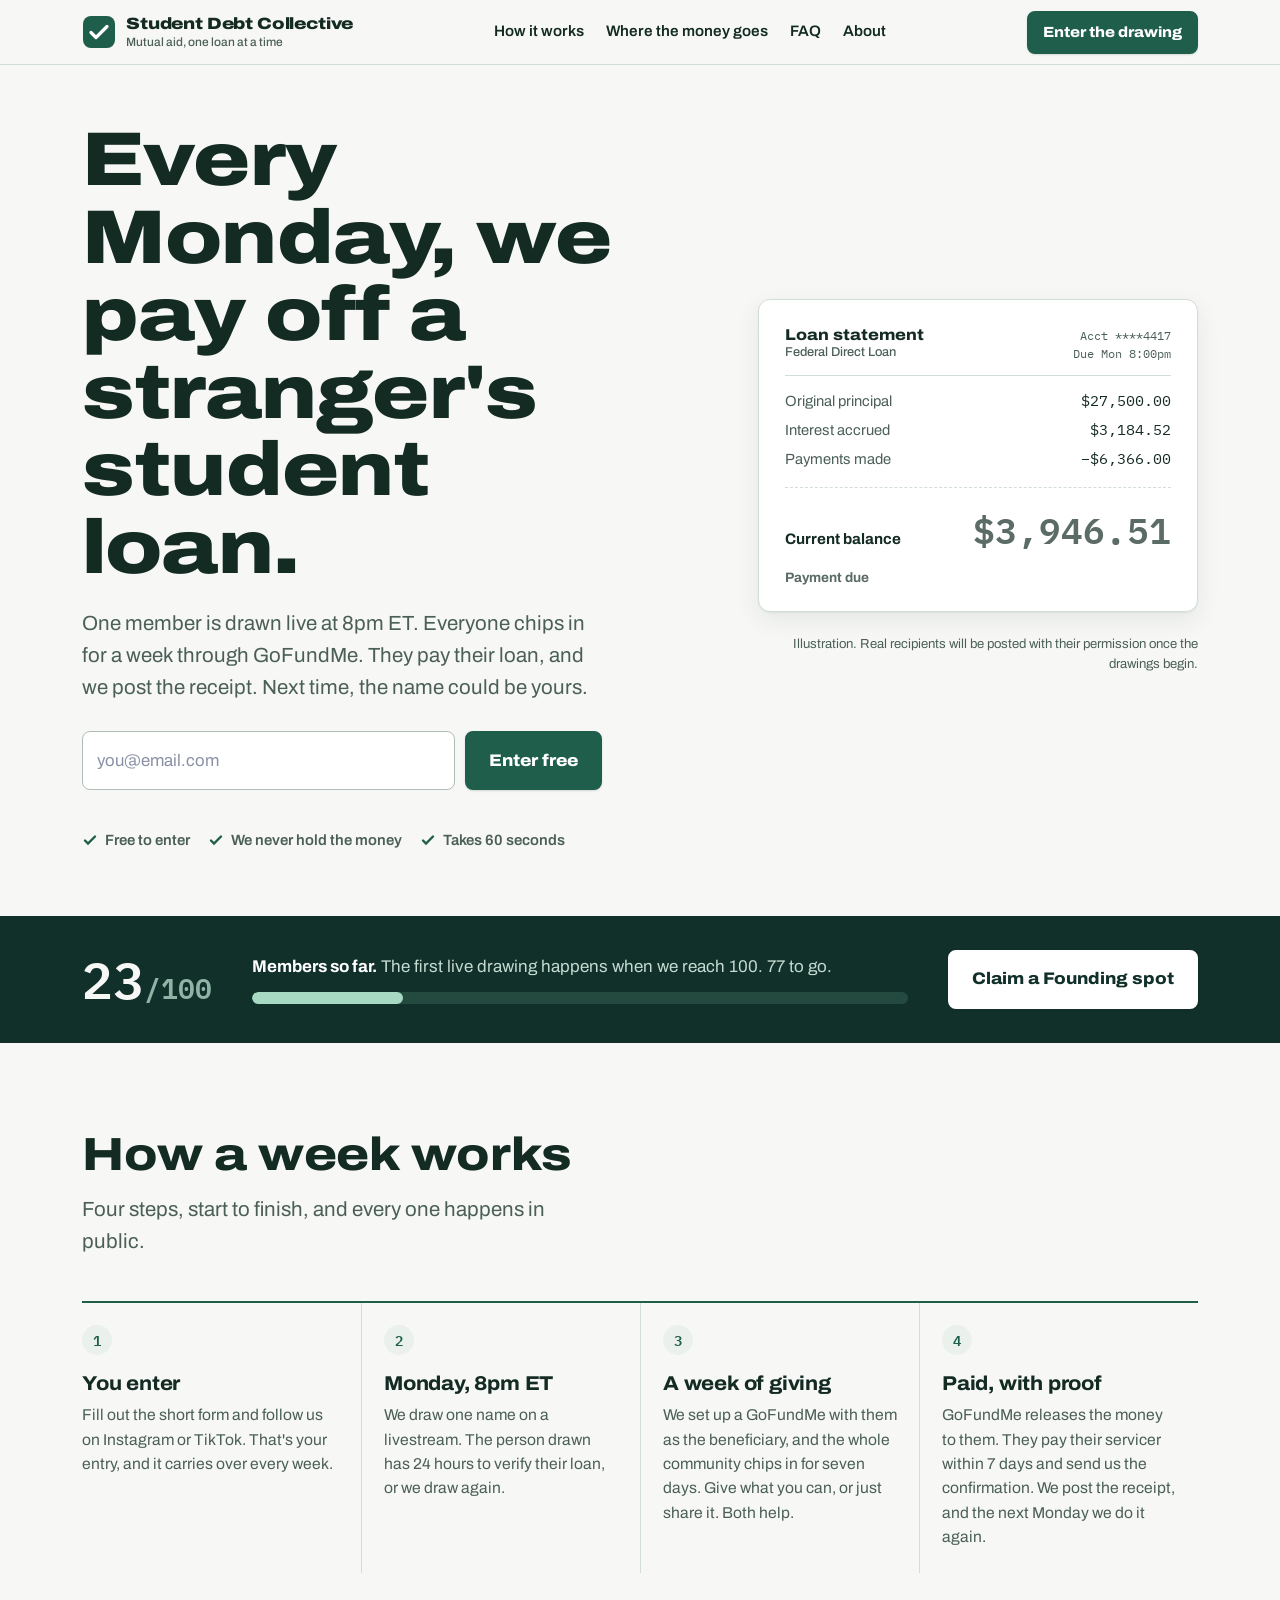
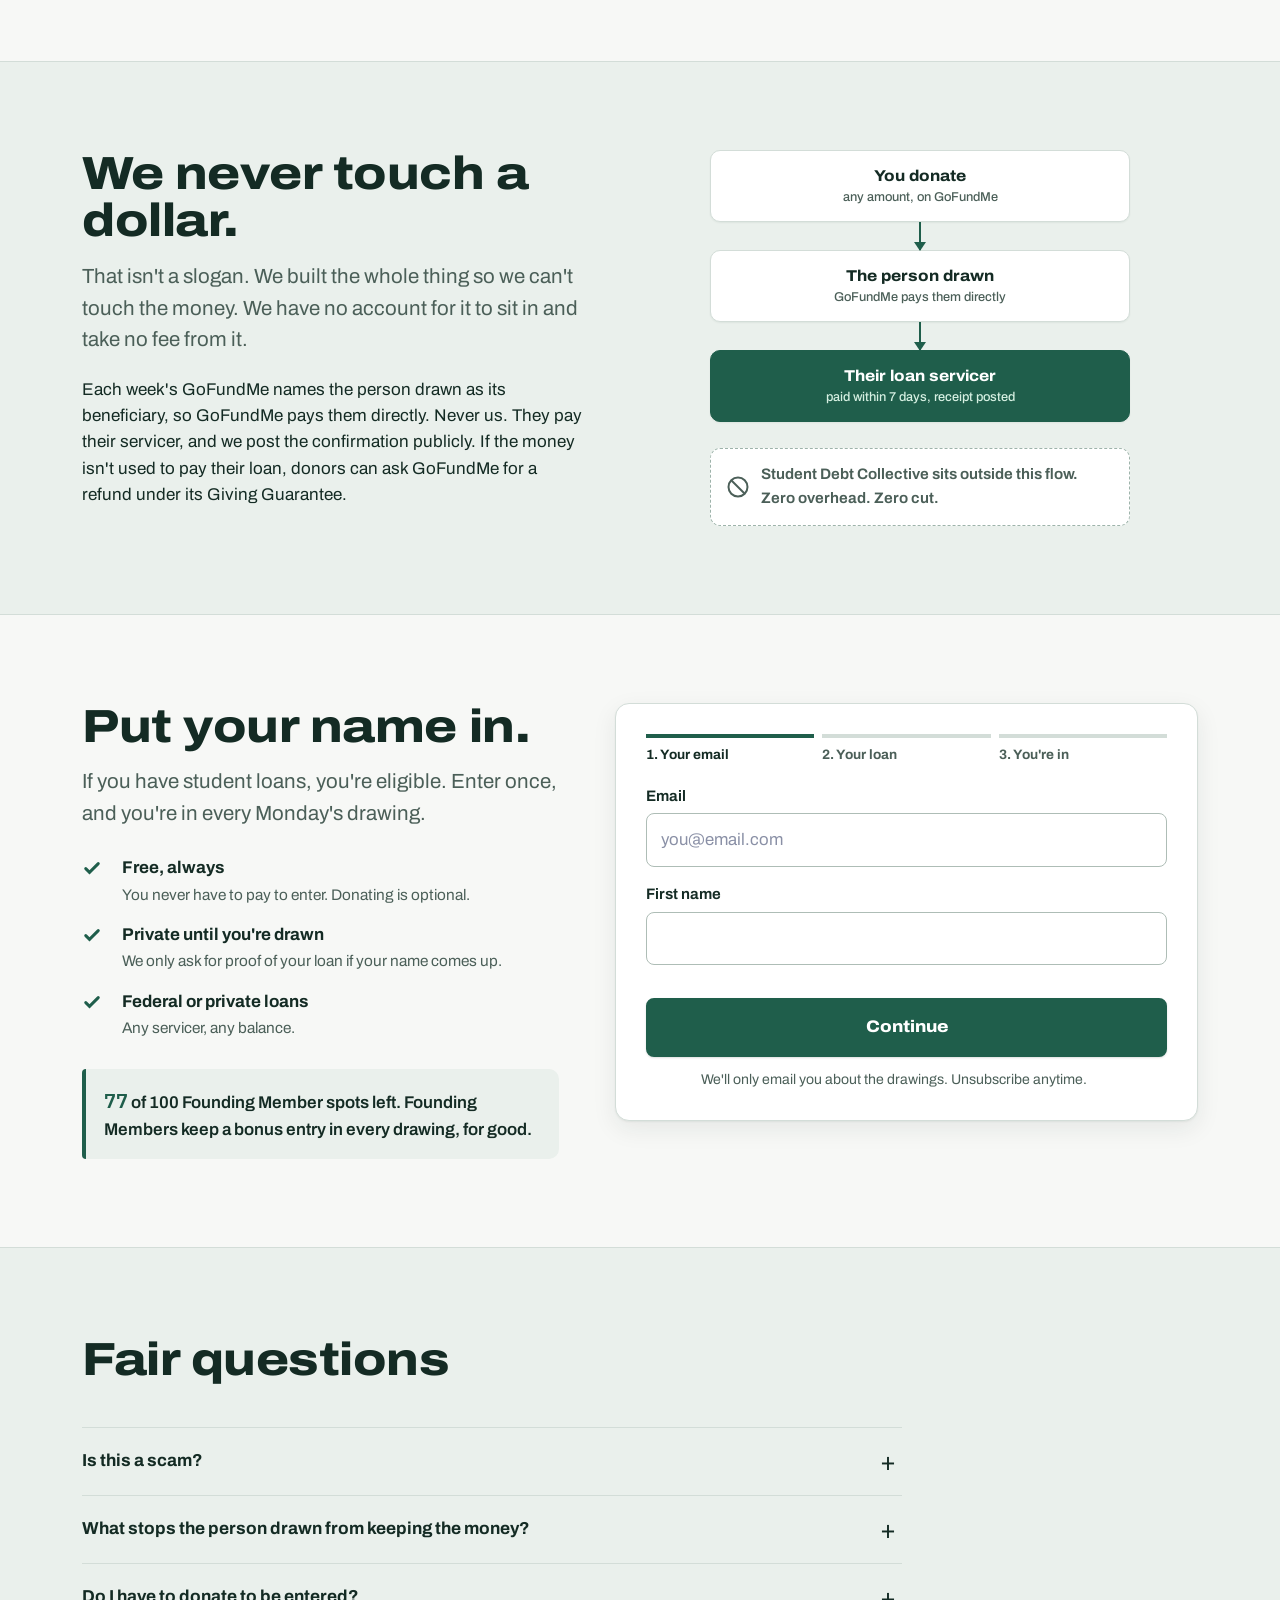
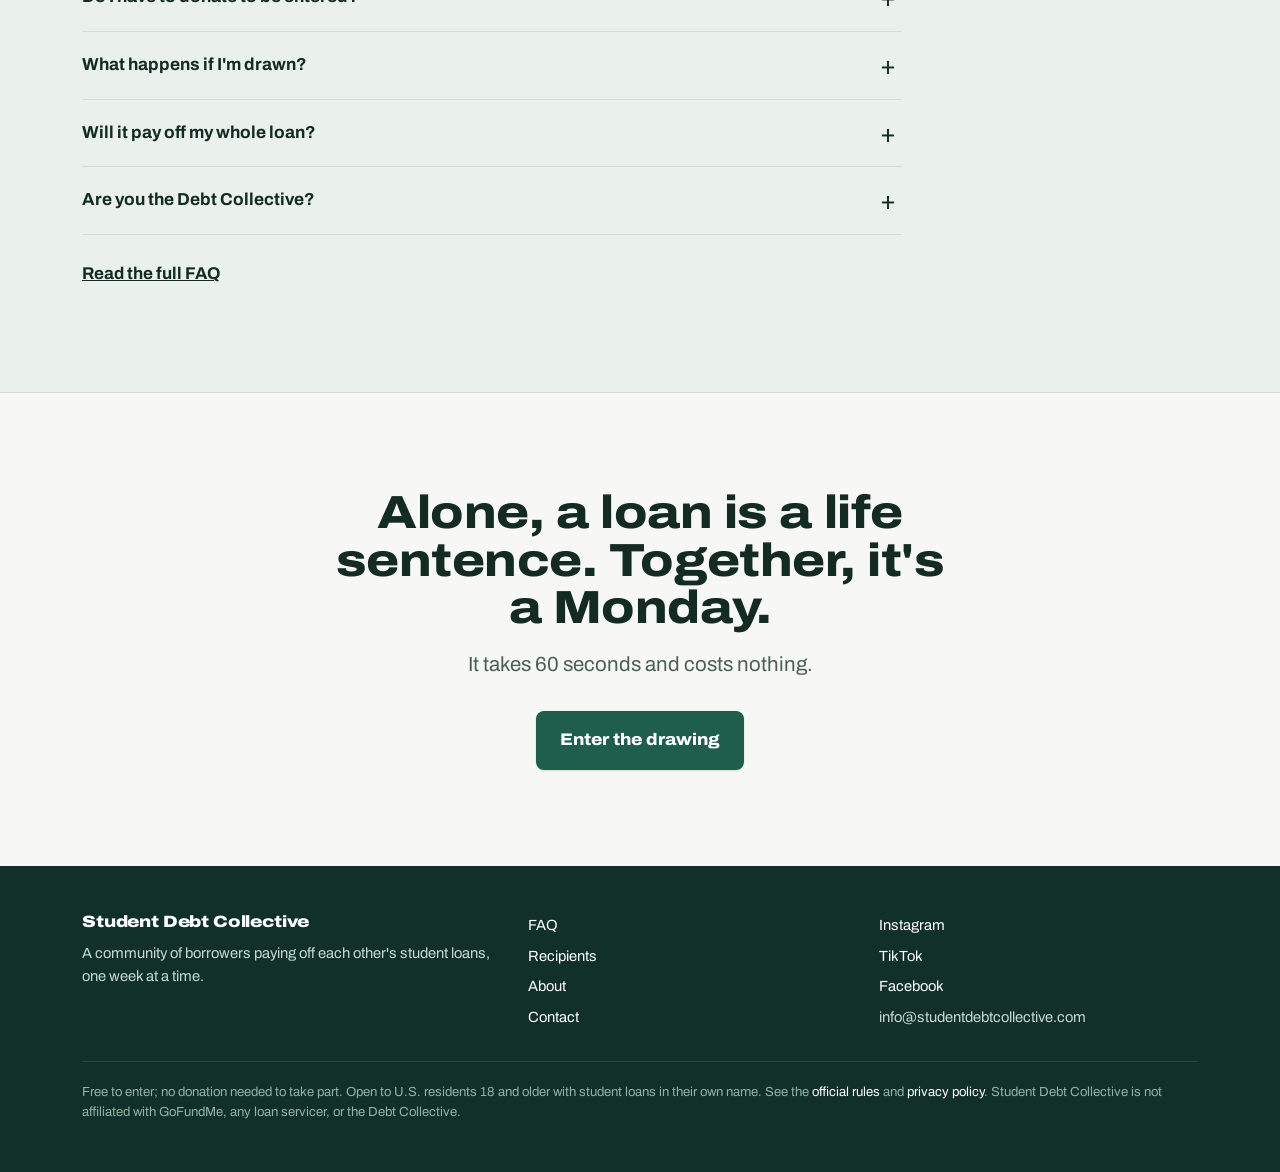
==== commit 0cc4534c: "Add files via upload" ====
--- a/index.html
+++ b/index.html
@@ -4,9 +4,9 @@
 <meta charset="utf-8">
 <meta name="viewport" content="width=device-width, initial-scale=1">
 <title>Student Debt Collective: every Monday, we pay off a stranger's student loan</title>
-<meta name="description" content="A free weekly drawing. One member is drawn live every Monday at 8pm ET, the community funds a GoFundMe, and GoFundMe pays their loan servicer directly. We never touch the money.">
+<meta name="description" content="A free weekly drawing. One member is drawn live every Monday at 8pm ET, the community funds a GoFundMe for them, and they pay their loan with it. Every payment receipt is posted. We never touch the money.">
 <meta property="og:title" content="Every Monday, we pay off a stranger's student loan.">
-<meta property="og:description" content="Free to enter. Drawn live. Paid straight to the servicer. Join the Student Debt Collective.">
+<meta property="og:description" content="Free to enter. Drawn live. Every payment receipt posted. Join the Student Debt Collective.">
 <meta property="og:type" content="website">
 <meta property="og:url" content="https://www.studentdebtcollective.com/">
 <meta name="theme-color" content="#11302A">
@@ -191,7 +191,7 @@
 
 /* money path */
 .money{display:grid;grid-template-columns:1fr 1.1fr;gap:56px;align-items:center}
-.path{display:grid;grid-template-columns:1fr 48px 1fr 48px 1fr;align-items:center}
+.path{display:grid;grid-template-columns:1fr;max-width:420px;width:100%;justify-self:center}
 .node{border:1px solid var(--rule);background:#fff;border-radius:10px;box-shadow:0 1px 2px rgba(20,43,36,.06);padding:16px 12px;text-align:center;font-weight:750;font-variation-settings:"wdth" 108;line-height:1.2;font-size:.98rem}
 .node span{display:block;font-weight:500;font-size:.8rem;color:var(--ink-soft);margin-top:4px;font-variation-settings:"wdth" 100}
 .node.end{background:var(--paid);color:#fff;border-color:var(--paid)}
@@ -201,7 +201,7 @@
 .us{grid-column:1/-1;margin-top:26px;border:1.5px dashed #9DB3AA;border-radius:10px;padding:14px 16px;display:flex;gap:12px;align-items:center;color:var(--ink-soft);font-weight:650;font-size:.95rem;background:#fff}
 .us svg{flex:none}
 @media (max-width:900px){.money{grid-template-columns:1fr;gap:34px}}
-@media (max-width:520px){.path{grid-template-columns:1fr;gap:0}.arrow{width:2px;height:28px;margin:0 auto}.arrow::after{right:-5px;top:auto;bottom:-1px;border:6px solid transparent;border-top:9px solid var(--brand);border-bottom:0}}
+.path .arrow{width:2px;height:28px;margin:0 auto}.path .arrow::after{right:-5px;top:auto;bottom:-1px;border:6px solid transparent;border-top:9px solid var(--brand);border-bottom:0}
 
 /* signup */
 .join{display:grid;grid-template-columns:.9fr 1.1fr;gap:56px;align-items:start}
@@ -284,7 +284,7 @@
   <div class="wrap">
     <div>
       <h1>Every Monday, we pay off a stranger's student loan.</h1>
-      <p class="lede">One member is drawn live at 8pm ET. Everyone chips in for a week. GoFundMe pays that person's loan servicer directly. Next time, the name could be yours.</p>
+      <p class="lede">One member is drawn live at 8pm ET. Everyone chips in for a week through GoFundMe. They pay their loan, and we post the receipt. Next time, the name could be yours.</p>
 
       <form class="quick" id="quickForm" novalidate>
         <label class="sr" for="qEmail">Email address</label>
@@ -344,8 +344,8 @@
     <ol class="steps">
       <li><h3>You enter</h3><p>Fill out the short form and follow us on Instagram or TikTok. That's your entry, and it carries over every week.</p></li>
       <li><h3>Monday, 8pm ET</h3><p>We draw one name on a livestream. The person drawn has 24 hours to verify their loan, or we draw again.</p></li>
-      <li><h3>A week of giving</h3><p>We set up a GoFundMe in their name and the whole community chips in for seven days. Every $5 you give earns you a bonus entry the next week.</p></li>
-      <li><h3>Paid to the servicer</h3><p>GoFundMe sends the money straight to their loan servicer. We post the receipt, and the next Monday we do it again.</p></li>
+      <li><h3>A week of giving</h3><p>We set up a GoFundMe with them as the beneficiary, and the whole community chips in for seven days. Give what you can, or just share it. Both help.</p></li>
+      <li><h3>Paid, with proof</h3><p>GoFundMe releases the money to them. They pay their servicer within 7 days and send us the confirmation. We post the receipt, and the next Monday we do it again.</p></li>
     </ol>
   </div>
 </section>
@@ -355,15 +355,15 @@
   <div class="wrap money">
     <div>
       <h2>We never touch a dollar.</h2>
-      <p class="lede" style="margin-top:16px">That isn't a slogan. We built the whole thing so we can't touch the money. There's no account for it to sit in and no fee to take out of it.</p>
-      <p>Donations go into a GoFundMe set up for that week's recipient. The payout goes to their loan servicer, not to us and not even to them. You can check every step.</p>
-    </div>
-    <div class="path" role="img" aria-label="Money flows from donors to GoFundMe to the recipient's loan servicer. Student Debt Collective is not in the path.">
-      <div class="node">You donate<span>any amount</span></div>
+      <p class="lede" style="margin-top:16px">That isn't a slogan. We built the whole thing so we can't touch the money. We have no account for it to sit in and take no fee from it.</p>
+      <p>Each week's GoFundMe names the person drawn as its beneficiary, so GoFundMe pays them directly. Never us. They pay their servicer, and we post the confirmation publicly. If the money isn't used to pay their loan, donors can ask GoFundMe for a refund under its Giving Guarantee.</p>
+    </div>
+    <div class="path" role="img" aria-label="Money flows from donors to GoFundMe, to the person drawn, to their loan servicer, and the receipt is posted publicly. Student Debt Collective is not in the path.">
+      <div class="node">You donate<span>any amount, on GoFundMe</span></div>
       <div class="arrow"></div>
-      <div class="node">GoFundMe<span>one fund a week</span></div>
+      <div class="node">The person drawn<span>GoFundMe pays them directly</span></div>
       <div class="arrow"></div>
-      <div class="node end">Loan servicer<span>balance goes down</span></div>
+      <div class="node end">Their loan servicer<span>paid within 7 days, receipt posted</span></div>
       <div class="us">
         <svg width="22" height="22" viewBox="0 0 22 22" aria-hidden="true"><circle cx="11" cy="11" r="9.5" fill="none" stroke="currentColor" stroke-width="2"/><path d="M4.5 4.5l13 13" stroke="currentColor" stroke-width="2"/></svg>
         Student Debt Collective sits outside this flow. Zero overhead. Zero cut.
@@ -465,10 +465,11 @@
   <div class="wrap">
     <div class="sec-head"><h2>Fair questions</h2></div>
     <div class="faq">
-      <details><summary>Is this a scam?</summary><p>Fair to ask. We never collect money, so there's nothing for us to run off with. Each week's funds go into a public GoFundMe, and GoFundMe pays the recipient's loan servicer directly. We post every payment receipt.</p></details>
-      <details><summary>Do I have to donate to be entered?</summary><p>No. Entering is free, and your entry carries over every week. Donating is optional. Every $5 you give earns one bonus entry in the following week's drawing.</p></details>
-      <details><summary>What happens if I'm drawn?</summary><p>We'll contact you right after the livestream. Within 24 hours, send a selfie holding your username and the date written on paper, plus a screenshot of your loan servicer dashboard. Once you're verified, your GoFundMe goes live. If we can't verify you in 24 hours, we draw again.</p></details>
-      <details><summary>Will it pay off my whole loan?</summary><p>It pays off whatever the community raises that week, and the full amount goes to your servicer. As the collective grows, each week's fund grows with it. That's why sharing matters.</p></details>
+      <details><summary>Is this a scam?</summary><p>Fair to ask. We never collect money, so there's nothing for us to run off with. Each week's funds go into a public GoFundMe that names the person drawn as beneficiary, so GoFundMe pays them, not us. We post every payment receipt.</p></details>
+      <details><summary>What stops the person drawn from keeping the money?</summary><p>Three things. Before their GoFundMe goes live, they agree in writing to pay their servicer within 7 days and send us the confirmation, which we post. The GoFundMe states that purpose, so if the money isn't used for it, donors can ask GoFundMe for a refund under its Giving Guarantee. And anyone who doesn't post proof is removed from all future drawings.</p></details>
+      <details><summary>Do I have to donate to be entered?</summary><p>No. Entering is free, and your entry carries over every week. Donating is optional and never changes your chances. Everyone has the same odds every week.</p></details>
+      <details><summary>What happens if I'm drawn?</summary><p>We'll contact you right after the livestream. Within 24 hours, send a selfie holding your username and the date written on paper, plus a screenshot of your loan servicer dashboard. Once you're verified and agree to pay your servicer within 7 days, your GoFundMe goes live with you as the beneficiary. If we can't verify you in 24 hours, we draw again.</p></details>
+      <details><summary>Will it pay off my whole loan?</summary><p>It pays whatever the community raises that week, minus any GoFundMe processing fees, and all of it goes to your loan. As the collective grows, each week's fund grows with it. That's why sharing matters.</p></details>
       <details><summary>Are you the Debt Collective?</summary><p>No. The Debt Collective is a debtors' union working on policy and organizing, and we support what they do. We're a separate, smaller project: direct mutual aid, one borrower at a time.</p></details>
     </div>
     <p style="margin-top:26px"><a href="faq.html" style="font-weight:700">Read the full FAQ</a></p>
